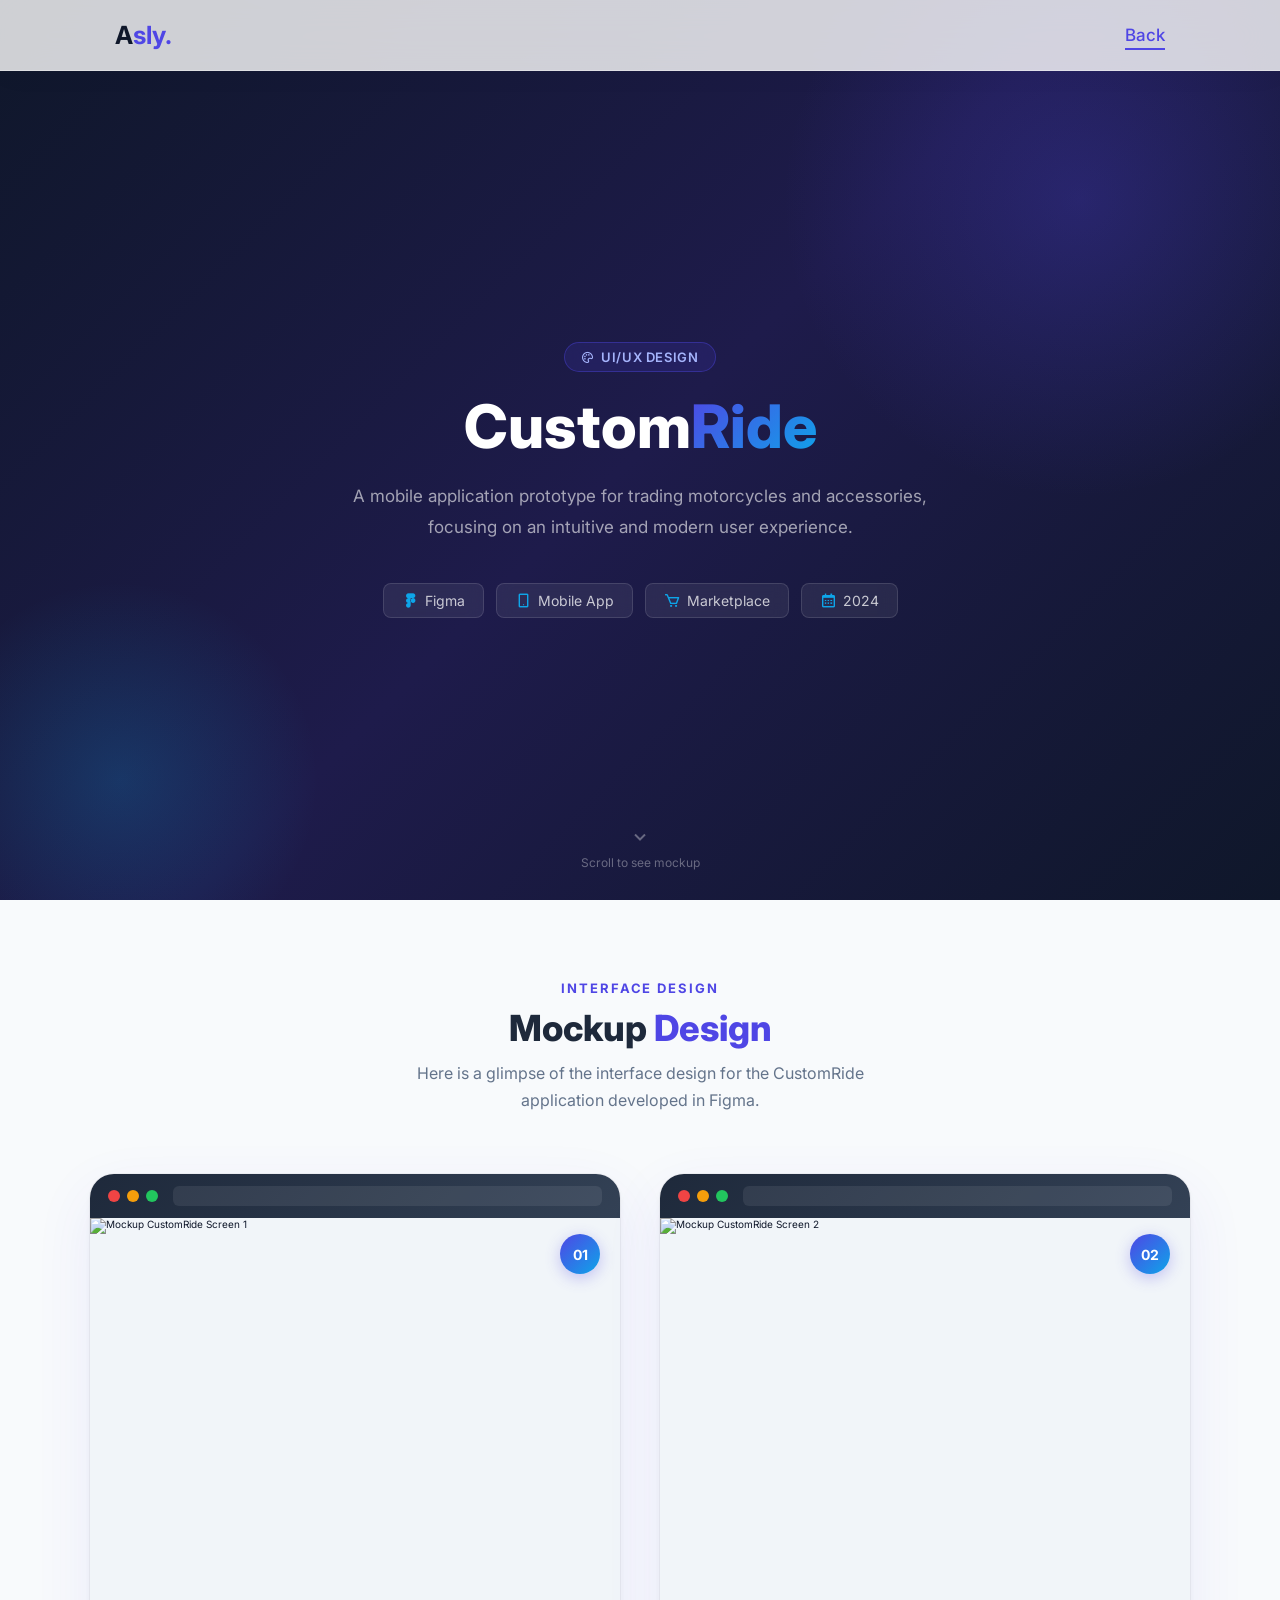
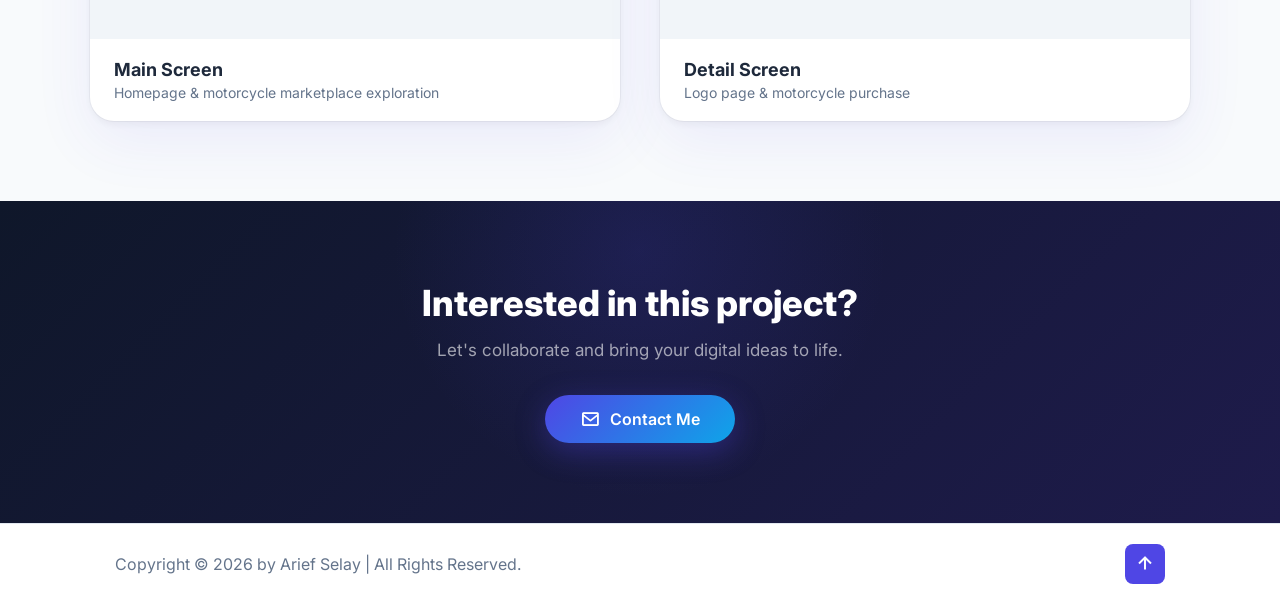
==== project-CustomRide.html @ e7d4b96f "Add files via upload" ====
<!DOCTYPE html>
<html lang="en">
<head>
    <meta charset="UTF-8">
    <meta name="viewport" content="width=device-width, initial-scale=1.0">
    <title>CustomRide – Prototype UI/UX Marketplace Motor</title>
    <link rel="preconnect" href="https://fonts.googleapis.com">
    <link rel="preconnect" href="https://fonts.gstatic.com" crossorigin>
    <link href="https://fonts.googleapis.com/css2?family=Inter:wght@300;400;500;600;700;800&display=swap" rel="stylesheet">
    <link href='https://unpkg.com/boxicons@2.1.4/css/boxicons.min.css' rel='stylesheet'>
    <link rel="stylesheet" href="style.css">
    <style>
        /* ========================
           HERO SECTION
         ======================== */
        .cr-hero {
            min-height: 100vh;
            background: linear-gradient(135deg, #0f172a 0%, #1e1b4b 50%, #0f172a 100%);
            display: flex;
            flex-direction: column;
            justify-content: center;
            align-items: center;
            text-align: center;
            padding: 12rem 5% 6rem;
            position: relative;
            overflow: hidden;
        }

        /* Orb dekorasi latar */
        .cr-hero::before {
            content: '';
            position: absolute;
            width: 600px;
            height: 600px;
            background: radial-gradient(circle, rgba(79,70,229,0.25) 0%, transparent 70%);
            top: -100px;
            right: -100px;
            border-radius: 50%;
            pointer-events: none;
        }
        .cr-hero::after {
            content: '';
            position: absolute;
            width: 400px;
            height: 400px;
            background: radial-gradient(circle, rgba(14,165,233,0.2) 0%, transparent 70%);
            bottom: -80px;
            left: -80px;
            border-radius: 50%;
            pointer-events: none;
        }

        .cr-back-link {
            position: absolute;
            top: 9rem;
            left: 5%;
            display: inline-flex;
            align-items: center;
            gap: 0.6rem;
            font-size: 1.5rem;
            color: rgba(255,255,255,0.6);
            text-decoration: none;
            transition: color 0.3s;
        }
        .cr-back-link:hover { color: var(--main-color); }
        .cr-back-link i { font-size: 2rem; }

        .cr-badge {
            display: inline-flex;
            align-items: center;
            gap: 0.6rem;
            background: rgba(79,70,229,0.15);
            border: 1px solid rgba(79,70,229,0.4);
            color: #a5b4fc;
            font-size: 1.3rem;
            font-weight: 600;
            padding: 0.6rem 1.6rem;
            border-radius: 10rem;
            letter-spacing: 0.05em;
            text-transform: uppercase;
            margin-bottom: 2rem;
            backdrop-filter: blur(10px);
            z-index: 1;
            position: relative;
        }

        .cr-hero h1 {
            font-size: clamp(3.2rem, 6vw, 6rem);
            font-weight: 800;
            color: #fff;
            line-height: 1.15;
            max-width: 800px;
            margin: 0 auto 2rem;
            z-index: 1;
            position: relative;
        }
        .cr-hero h1 span {
            background: var(--gradient-primary);
            -webkit-background-clip: text;
            -webkit-text-fill-color: transparent;
        }

        .cr-hero p {
            font-size: 1.7rem;
            color: rgba(255,255,255,0.6);
            max-width: 620px;
            margin: 0 auto 4rem;
            line-height: 1.8;
            z-index: 1;
            position: relative;
        }

        /* Tag info */
        .cr-tags {
            display: flex;
            flex-wrap: wrap;
            justify-content: center;
            gap: 1.2rem;
            z-index: 1;
            position: relative;
        }
        .cr-tag {
            display: inline-flex;
            align-items: center;
            gap: 0.6rem;
            background: rgba(255,255,255,0.07);
            border: 1px solid rgba(255,255,255,0.12);
            color: rgba(255,255,255,0.75);
            font-size: 1.4rem;
            padding: 0.8rem 1.8rem;
            border-radius: 0.8rem;
            backdrop-filter: blur(8px);
        }
        .cr-tag i { font-size: 1.7rem; color: #0ea5e9; }

        /* Scroll indicator */
        .cr-scroll-hint {
            position: absolute;
            bottom: 3rem;
            left: 50%;
            transform: translateX(-50%);
            display: flex;
            flex-direction: column;
            align-items: center;
            gap: 0.6rem;
            color: rgba(255,255,255,0.35);
            font-size: 1.2rem;
            z-index: 1;
            animation: bounce 2s infinite;
        }
        .cr-scroll-hint i { font-size: 2.4rem; }
        @keyframes bounce {
            0%, 100% { transform: translateX(-50%) translateY(0); }
            50% { transform: translateX(-50%) translateY(8px); }
        }

        /* ========================
           MOCKUP SECTION
        ======================== */
        .cr-showcase {
            background: #f8fafc;
            padding: 8rem 5%;
        }

        .cr-section-label {
            text-align: center;
            font-size: 1.3rem;
            font-weight: 700;
            text-transform: uppercase;
            letter-spacing: 0.15em;
            color: var(--main-color);
            margin-bottom: 1rem;
        }
        .cr-section-title {
            text-align: center;
            font-size: 3.6rem;
            font-weight: 800;
            color: #1e293b;
            margin-bottom: 1rem;
        }
        .cr-section-title span { color: var(--main-color); }
        .cr-section-sub {
            text-align: center;
            font-size: 1.6rem;
            color: #64748b;
            max-width: 500px;
            margin: 0 auto 6rem;
            line-height: 1.7;
        }

        /* Grid mockup */
        .cr-mockup-grid {
            display: grid;
            grid-template-columns: repeat(2, 1fr);
            gap: 4rem;
            max-width: 1100px;
            margin: 0 auto;
        }

        .cr-mockup-card {
            position: relative;
            border-radius: 2.4rem;
            overflow: hidden;
            background: #fff;
            box-shadow:
                0 4px 6px rgba(0,0,0,0.04),
                0 20px 60px rgba(79, 70, 229, 0.08),
                0 0 0 1px rgba(0,0,0,0.04);
            transition: transform 0.4s ease, box-shadow 0.4s ease;
            cursor: pointer;
        }

        .cr-mockup-card:hover {
            transform: translateY(-10px) scale(1.01);
            box-shadow:
                0 4px 6px rgba(0,0,0,0.04),
                0 30px 80px rgba(79, 70, 229, 0.15),
                0 0 0 1px rgba(79, 70, 229, 0.1);
        }

        /* Top bar dekoratif seperti browser */
        .cr-mockup-bar {
            background: linear-gradient(135deg, #1e293b, #334155);
            padding: 1.2rem 1.8rem;
            display: flex;
            align-items: center;
            gap: 0.7rem;
        }
        .cr-mockup-dot {
            width: 1.2rem;
            height: 1.2rem;
            border-radius: 50%;
        }
        .cr-mockup-dot:nth-child(1) { background: #ef4444; }
        .cr-mockup-dot:nth-child(2) { background: #f59e0b; }
        .cr-mockup-dot:nth-child(3) { background: #22c55e; }
        .cr-mockup-title-bar {
            flex: 1;
            background: rgba(255,255,255,0.08);
            border-radius: 0.6rem;
            height: 2rem;
            margin-left: 0.8rem;
        }

        .cr-mockup-img-wrap {
            overflow: hidden;
            background: #f1f5f9;
            height: 420px;
            display: flex;
            align-items: center;
            justify-content: center;
        }
        .cr-mockup-img-wrap img {
            width: 100%;
            height: 100%;
            object-fit: contain;
            object-position: center;
            display: block;
            transition: transform 0.6s ease;
        }
        .cr-mockup-card:hover .cr-mockup-img-wrap img {
            transform: scale(1.03);
        }

        /* Caption di bawah kartu */
        .cr-mockup-caption {
            padding: 2rem 2.4rem;
            border-top: 1px solid #f1f5f9;
        }
        .cr-mockup-caption h3 {
            font-size: 1.8rem;
            font-weight: 700;
            color: #1e293b;
            margin-bottom: 0.4rem;
        }
        .cr-mockup-caption p {
            font-size: 1.4rem;
            color: #64748b;
        }

        /* Nomor indeks */
        .cr-mockup-num {
            position: absolute;
            top: 6rem;
            right: 2rem;
            width: 4rem;
            height: 4rem;
            background: var(--gradient-primary);
            color: #fff;
            font-size: 1.4rem;
            font-weight: 700;
            border-radius: 50%;
            display: flex;
            align-items: center;
            justify-content: center;
            box-shadow: 0 4px 15px rgba(79, 70, 229, 0.3);
        }

        /* ========================
           CTA BOTTOM
        ======================== */
        .cr-cta {
            background: linear-gradient(135deg, #0f172a, #1e1b4b);
            padding: 8rem 5%;
            text-align: center;
            position: relative;
            overflow: hidden;
        }
        .cr-cta::before {
            content: '';
            position: absolute;
            width: 500px;
            height: 500px;
            background: radial-gradient(circle, rgba(79,70,229,0.15) 0%, transparent 70%);
            top: -200px;
            left: 50%;
            transform: translateX(-50%);
            border-radius: 50%;
        }
        .cr-cta h2 {
            font-size: 3.6rem;
            font-weight: 800;
            color: #fff;
            margin-bottom: 1.5rem;
            position: relative;
        }
        .cr-cta p {
            font-size: 1.7rem;
            color: rgba(255,255,255,0.6);
            margin-bottom: 3.5rem;
            position: relative;
        }
        .cr-cta-btn {
            display: inline-flex;
            align-items: center;
            gap: 1rem;
            background: var(--gradient-primary);
            color: #fff;
            font-size: 1.6rem;
            font-weight: 600;
            padding: 1.4rem 3.5rem;
            border-radius: 10rem;
            text-decoration: none;
            transition: transform 0.3s, box-shadow 0.3s;
            position: relative;
            box-shadow: 0 8px 30px rgba(79, 70, 229, 0.35);
        }
        .cr-cta-btn:hover {
            transform: translateY(-3px);
            box-shadow: 0 16px 40px rgba(79, 70, 229, 0.45);
        }
        .cr-cta-btn i { font-size: 2rem; }

        /* Responsive */
        @media (max-width: 768px) {
            .cr-mockup-grid { grid-template-columns: 1fr; gap: 3rem; }
            .cr-hero h1 { font-size: 3.2rem; }
        }
    </style>
</head>
<body>

    <!-- Navbar -->
    <header class="header">
        <a href="index.html" class="logo">A<span>sly.</span></a>
        <nav class="navbar" style="display: block;">
            <a href="index.html#projects" class="active">Back</a>
        </nav>
    </header>

    <!-- ===== HERO ===== -->
    <section class="cr-hero">
        <a href="index.html#projects" class="cr-back-link">
        </a>

        <span class="cr-badge">
            <i class='bx bx-palette'></i> UI/UX Design
        </span>

        <h1>Custom<span>Ride</span></h1>
        <p>A mobile application prototype for trading motorcycles and accessories, focusing on an intuitive and modern user experience.</p>

        <div class="cr-tags">
            <span class="cr-tag"><i class='bx bxl-figma'></i> Figma</span>
            <span class="cr-tag"><i class='bx bx-mobile-alt'></i> Mobile App</span>
            <span class="cr-tag"><i class='bx bx-cart'></i> Marketplace</span>
            <span class="cr-tag"><i class='bx bx-calendar'></i> 2024</span>
        </div>

        <div class="cr-scroll-hint">
            <i class='bx bx-chevron-down'></i>
            Scroll to see mockup
        </div>
    </section>

    <!-- ===== MOCKUP SHOWCASE ===== -->
    <section class="cr-showcase">
        <p class="cr-section-label">Interface Design</p>
        <h2 class="cr-section-title">Mockup <span>Design</span></h2>
        <p class="cr-section-sub">Here is a glimpse of the interface design for the CustomRide application developed in Figma.</p>

        <div class="cr-mockup-grid">

            <!-- Kartu 1 -->
            <div class="cr-mockup-card">
                <div class="cr-mockup-bar">
                    <span class="cr-mockup-dot"></span>
                    <span class="cr-mockup-dot"></span>
                    <span class="cr-mockup-dot"></span>
                    <div class="cr-mockup-title-bar"></div>
                </div>
                <div class="cr-mockup-img-wrap">
                    <img src="Image/Mockup  CustomRide.png" alt="Mockup CustomRide Screen 1">
                </div>
                <div class="cr-mockup-caption">
                    <h3>Main Screen</h3>
                    <p>Homepage & motorcycle marketplace exploration</p>
                </div>
                <div class="cr-mockup-num">01</div>
            </div>

            <!-- Kartu 2 -->
            <div class="cr-mockup-card">
                <div class="cr-mockup-bar">
                    <span class="cr-mockup-dot"></span>
                    <span class="cr-mockup-dot"></span>
                    <span class="cr-mockup-dot"></span>
                    <div class="cr-mockup-title-bar"></div>
                </div>
                <div class="cr-mockup-img-wrap">
                    <img src="Image/Mockup  CustomRide2.png" alt="Mockup CustomRide Screen 2">
                </div>
                <div class="cr-mockup-caption">
                    <h3>Detail Screen</h3>
                    <p>Logo page & motorcycle purchase</p>
                </div>
                <div class="cr-mockup-num">02</div>
            </div>

        </div>
    </section>

    <!-- ===== CTA ===== -->
    <section class="cr-cta">
        <h2>Interested in this project?</h2>
        <p>Let's collaborate and bring your digital ideas to life.</p>
        <a href="index.html#contact" class="cr-cta-btn">
            <i class='bx bx-envelope'></i> Contact Me
        </a>
    </section>

    <!-- Footer -->
    <footer class="footer">
        <div class="footer-text">
            <p>Copyright &copy; 2026 by Arief Selay | All Rights Reserved.</p>
        </div>
        <div class="footer-iconTop">
            <a href="#"><i class='bx bx-up-arrow-alt'></i></a>
        </div>
    </footer>

    <script src="script.js"></script>
</body>
</html>
---- style.css ----
@import url('https://fonts.googleapis.com/css2?family=Inter:wght@300;400;500;600;700;800&display=swap');

* {
    margin: 0;
    padding: 0;
    box-sizing: border-box;
    text-decoration: none;
    border: none;
    outline: none;
    scroll-behavior: smooth;
    font-family: 'Inter', sans-serif;
}

:root {
    --bg-color: #fafcff;
    --second-bg-color: #ffffff;
    --text-color: #0f172a;
    --main-color: #4f46e5;
    --main-color-hover: #4338ca;
    --text-light: #64748b;
    --gradient-primary: linear-gradient(135deg, #4f46e5 0%, #0ea5e9 100%);
    --shadow-soft: 0 20px 40px -15px rgba(0, 0, 0, 0.05);
    --shadow-hover: 0 20px 40px -15px rgba(79, 70, 229, 0.2);
    --border-light: rgba(0, 0, 0, 0.05);
}

html {
    font-size: 62.5%;
    overflow-x: hidden;
}

body {
    background: var(--bg-color);
    color: var(--text-color);
}

section {
    min-height: auto;
    padding: 7rem 9% 2rem;
}

.heading {
    text-align: center;
    font-size: 4.5rem;
    margin-bottom: 3rem;
    font-weight: 700;
}

.heading span {
    background: var(--gradient-primary);
    -webkit-background-clip: text;
    -webkit-text-fill-color: transparent;
    color: var(--main-color);
}

/* Header */
.header {
    position: fixed;
    top: 0;
    left: 0;
    width: 100%;
    padding: 2rem 9%;
    background: rgba(255, 255, 255, 0.8);
    backdrop-filter: blur(20px);
    -webkit-backdrop-filter: blur(20px);
    display: flex;
    justify-content: space-between;
    align-items: center;
    z-index: 100;
    box-shadow: 0 4px 30px rgba(0, 0, 0, 0.03);
    border-bottom: 1px solid rgba(255, 255, 255, 0.3);
    transition: 0.3s;
}

.logo {
    font-size: 2.5rem;
    color: var(--text-color);
    font-weight: 700;
    cursor: default;
}

.logo span {
    color: var(--main-color);
}

.navbar a {
    font-size: 1.7rem;
    color: var(--text-color);
    margin-left: 4rem;
    font-weight: 500;
    transition: .3s;
    position: relative;
}

.navbar a:hover,
.navbar a.active {
    color: var(--main-color);
}

.navbar a::after {
    content: '';
    position: absolute;
    bottom: -5px;
    left: 0;
    width: 0%;
    height: 2px;
    background: var(--main-color);
    transition: 0.3s;
}

.navbar a:hover::after,
.navbar a.active::after {
    width: 100%;
}

#menu-icon {
    font-size: 3.6rem;
    color: var(--text-color);
    display: none;
    cursor: pointer;
}

/* Hero Section */
.home {
    display: flex;
    justify-content: center;
    align-items: center;
    gap: 4rem;
    padding-top: 14rem;
}

.home-content h3 {
    font-size: 3.2rem;
    font-weight: 700;
}

.home-content h3:nth-of-type(2) {
    margin-bottom: 2rem;
}

.home-content h1 {
    font-size: 5.6rem;
    font-weight: 800;
    line-height: 1.3;
    background: var(--gradient-primary);
    -webkit-background-clip: text;
    -webkit-text-fill-color: transparent;
    margin-bottom: 1rem;
}

.home-content p {
    font-size: 1.6rem;
    color: var(--text-light);
    line-height: 1.6;
    margin-bottom: 3rem;
    max-width: 600px;
}

.social-media a {
    display: inline-flex;
    justify-content: center;
    align-items: center;
    width: 4rem;
    height: 4rem;
    background: transparent;
    border: 2px solid var(--main-color);
    border-radius: 50%;
    font-size: 2rem;
    color: var(--main-color);
    margin-right: 1.5rem;
    transition: .4s cubic-bezier(0.175, 0.885, 0.32, 1.275);
}

.social-media a:hover {
    background: var(--gradient-primary);
    color: #ffffff;
    border-color: transparent;
    box-shadow: 0 5px 15px rgba(79, 70, 229, 0.4);
    transform: translateY(-5px);
}

.btn {
    display: inline-block;
    margin: 20px 0px;
    padding: 1.4rem 2.9rem;
    background: var(--gradient-primary);
    border-radius: 4rem;
    box-shadow: 0 10px 20px rgba(79, 70, 229, 0.3);
    font-size: 1.6rem;
    color: #ffffff;
    letter-spacing: .1rem;
    font-weight: 600;
    transition: .4s cubic-bezier(0.175, 0.885, 0.32, 1.275);
    border: none;
}

.btn:hover {
    box-shadow: 0 15px 25px rgba(79, 70, 229, 0.4);
    transform: translateY(-5px) scale(1.02);
}

.btn-secondary {
    background: transparent;
    color: var(--main-color);
    border: 2px solid var(--main-color);
    box-shadow: none;
}

.btn-secondary:hover {
    background: var(--main-color);
    color: #ffffff;
    box-shadow: 0 10px 20px rgba(79, 70, 229, 0.2);
}

.home-img .img-box {
    width: 28vw;
    height: 28vw;
    max-width: 350px;
    max-height: 350px;
    background: var(--gradient-primary);
    border-radius: 50%;
    display: flex;
    justify-content: center;
    align-items: center;
    box-shadow: 0 20px 40px rgba(79, 70, 229, 0.2);
    border: 8px solid rgba(255, 255, 255, 0.5);
    position: relative;
    animation: float 4s ease-in-out infinite;
    padding: 0.5rem;
}

.home-img .img-box i {
    font-size: 20rem;
    color: #cbd5e1;
}

.home-img .img-box img {
     width: 100%;
    height: 100%;
    object-fit: cover;
    border-radius: 50%;
    object-position: center 100%;
}

@keyframes float {
    0% { transform: translateY(0px); }
    50% { transform: translateY(-20px); }
    100% { transform: translateY(0px); }
}

/* About Section */
.about {
    display: flex;
    justify-content: center;
    align-items: center;
    flex-direction: column;
    background: var(--second-bg-color);
    text-align: center;
}

.about-content h3 {
    font-size: 2.6rem;
    margin-bottom: 1rem;
}

.about-content p {
    font-size: 1.6rem;
    color: var(--text-light);
    margin: 2rem auto 3rem;
    line-height: 1.8;
    max-width: 800px;
}

/* Skills */
.skills {
    background: var(--bg-color);
}

.skills-marquee {
    display: flex;
    overflow: hidden;
    padding: 2rem 0;
    position: relative;
}

.skills-marquee::before,
.skills-marquee::after {
    content: '';
    position: absolute;
    top: 0;
    width: 15vw;
    height: 100%;
    z-index: 2;
}

.skills-marquee::before {
    left: 0;
    background: linear-gradient(to right, var(--bg-color) 0%, transparent 100%);
}

.skills-marquee::after {
    right: 0;
    background: linear-gradient(to left, var(--bg-color) 0%, transparent 100%);
}

.marquee-content {
    flex-shrink: 0;
    display: flex;
    gap: 3rem;
    padding-right: 3rem; /* Menjaga agar gap konsisten antar kontainer untuk seamless scroll */
    animation: scroll 25s linear infinite;
    min-width: 100%;
}

.skill-item {
    display: flex;
    flex-direction: column;
    align-items: center;
    justify-content: center;
    background: rgba(255, 255, 255, 0.7);
    backdrop-filter: blur(10px);
    border-radius: 2rem;
    border: 1px solid var(--border-light);
    width: 150px;
    height: 150px;
    flex-shrink: 0;
    box-shadow: var(--shadow-soft);
    transition: 0.3s ease;
}

.skill-item:hover {
    transform: translateY(-5px);
    box-shadow: var(--shadow-hover);
    border-color: rgba(79, 70, 229, 0.2);
}

.skill-item .skill-icon {
    width: 60px; /* Ukuran gambar disesuaikan (sama seperti ukuran ikon sebelumnya) */
    height: auto;
    margin-bottom: 1rem;
}

.skill-item h3 {
    font-size: 1.6rem;
    color: var(--text-color);
    font-weight: 600;
}

@keyframes scroll {
    0% { transform: translateX(0); }
    100% { transform: translateX(-100%); } /* Bergeser persis satu kontainer utuh */
}

/* Experience Section */
.experience {
    background: var(--second-bg-color);
}

.experience-container {
    max-width: 800px;
    margin: 0 auto;
    position: relative;
    border-left: .2rem solid var(--main-color);
    padding-left: 3rem;
}

.experience-box {
    position: relative;
    margin-bottom: 4rem;
}

.experience-box::before {
    content: '';
    position: absolute;
    top: 0;
    left: -4.1rem;
    width: 2rem;
    height: 2rem;
    background: var(--main-color);
    border-radius: 50%;
    border: .4rem solid var(--bg-color);
}

.experience-content {
    background: #ffffff;
    padding: 3rem;
    border-radius: 2rem;
    box-shadow: var(--shadow-soft);
    border: 1px solid var(--border-light);
    transition: .4s cubic-bezier(0.175, 0.885, 0.32, 1.275);
    position: relative;
    overflow: hidden;
}

.experience-content::before {
    content: '';
    position: absolute;
    top: 0;
    left: 0;
    width: 100%;
    height: 4px;
    background: var(--gradient-primary);
    transform: scaleX(0);
    transform-origin: left;
    transition: 0.4s ease;
}

.experience-content:hover::before {
    transform: scaleX(1);
}

.experience-content:hover {
    transform: translateY(-10px);
    box-shadow: var(--shadow-hover);
}

.experience-content h3 {
    font-size: 2.4rem;
    color: var(--text-color);
    margin-bottom: .5rem;
}

.experience-content h4 {
    font-size: 1.6rem;
    color: var(--main-color);
    font-weight: 500;
    margin-bottom: 1.5rem;
}

.experience-content p {
    font-size: 1.6rem;
    color: var(--text-light);
    line-height: 1.6;
}

.experience-content ul {
    list-style: disc;
    padding-left: 2rem;
    margin-bottom: 0.5rem;
}

.experience-content ul li {
    font-size: 1.6rem;
    color: var(--text-light);
    line-height: 1.7;
    margin-bottom: 0.5rem;
}

.experience-content .read-more {
    display: inline-flex;
    align-items: center;
    margin-top: 1.5rem;
    font-size: 1.5rem;
    color: var(--main-color);
    font-weight: 600;
    transition: 0.3s;
}

.experience-content .read-more i {
    font-size: 2rem;
    margin-left: 0.5rem;
    transition: 0.3s;
}

.experience-content .read-more:hover {
    color: var(--main-color-hover);
}

.experience-content .read-more:hover i {
    transform: translateX(5px);
}


/* Projects Section */
.projects {
    background: var(--bg-color);
}

.projects-wrapper {
    position: relative;
    display: flex;
    align-items: center;
    width: 100%;
    max-width: 1000px;
    margin: 0 auto;
    padding: 0 5rem;
}

.portfolio-container {
    display: flex;
    gap: 3rem;
    overflow-x: auto;
    scroll-behavior: smooth;
    width: 100%;
    padding: 2.5rem 1rem;
}

.portfolio-container::-webkit-scrollbar {
    display: none;
}

.portfolio-container {
    -ms-overflow-style: none;  /* IE and Edge */
    scrollbar-width: none;  /* Firefox */
}

.portfolio-box {
    flex: 0 0 320px;
    height: 220px;
    position: relative;
    border-radius: 2rem;
    box-shadow: var(--shadow-soft);
    overflow: hidden;
    background: #ffffff;
    border: 1px solid var(--border-light);
    transition: 0.4s cubic-bezier(0.175, 0.885, 0.32, 1.275);
}

.portfolio-box:hover {
    transform: translateY(-10px) scale(1.02);
    box-shadow: var(--shadow-hover);
}

.portfolio-img {
    width: 100%;
    height: 100%;
    object-fit: cover;
    object-position: center center;
    display: block;
    transition: transform 0.5s ease;
}

.portfolio-box:hover .portfolio-img {
    transform: scale(1.08);
}

/* Modern Transparent Text Card Styling */
.portfolio-text-card {
    width: 100%;
    height: 100%;
    display: flex;
    justify-content: center;
    align-items: center;
    background: linear-gradient(135deg, #0f1123 0%, #070814 100%);
    position: relative;
    overflow: hidden;
    transition: all 0.5s ease;
}

.portfolio-text-card::before {
    content: '';
    position: absolute;
    width: 160px;
    height: 160px;
    background: radial-gradient(circle, rgba(79, 70, 229, 0.25) 0%, transparent 70%);
    top: -30px;
    left: -30px;
    border-radius: 50%;
    transition: transform 0.5s ease;
}

.portfolio-text-card::after {
    content: '';
    position: absolute;
    width: 140px;
    height: 140px;
    background: radial-gradient(circle, rgba(14, 165, 233, 0.2) 0%, transparent 70%);
    bottom: -30px;
    right: -30px;
    border-radius: 50%;
    transition: transform 0.5s ease;
}

.portfolio-text-card span {
    font-size: clamp(2.2rem, 3.5vw, 3rem);
    font-weight: 900;
    text-transform: uppercase;
    letter-spacing: 0.18em;
    color: rgba(255, 255, 255, 0.05);
    background: linear-gradient(135deg, rgba(255, 255, 255, 0.25) 0%, rgba(255, 255, 255, 0.03) 100%);
    -webkit-background-clip: text;
    -webkit-text-fill-color: transparent;
    -webkit-text-stroke: 1.5px rgba(255, 255, 255, 0.18);
    text-shadow: 0 10px 30px rgba(0, 0, 0, 0.35);
    text-align: center;
    user-select: none;
    z-index: 2;
    transition: all 0.6s cubic-bezier(0.165, 0.84, 0.44, 1);
}

.portfolio-box:hover .portfolio-text-card {
    background: linear-gradient(135deg, #131530 0%, #0a0b1c 100%);
}

.portfolio-box:hover .portfolio-text-card::before {
    transform: translate(15px, 15px) scale(1.1);
}

.portfolio-box:hover .portfolio-text-card::after {
    transform: translate(-15px, -15px) scale(1.1);
}

.portfolio-box:hover .portfolio-text-card span {
    transform: scale(1.08);
    -webkit-text-stroke: 1.5px rgba(255, 255, 255, 0.38);
    text-shadow: 0 15px 40px rgba(79, 70, 229, 0.4);
}

.portfolio-layer {
    position: absolute;
    bottom: 0;
    left: 0;
    width: 100%;
    height: 100%;
    background: linear-gradient(135deg, rgba(79, 70, 229, 0.95) 0%, rgba(14, 165, 233, 0.95) 100%);
    display: flex;
    justify-content: center;
    align-items: center;
    flex-direction: column;
    text-align: center;
    padding: 0 2rem;
    transform: translateY(100%);
    transition: .5s cubic-bezier(0.175, 0.885, 0.32, 1.275);
    opacity: 0;
}

.portfolio-box:hover .portfolio-layer {
    transform: translateY(0);
    opacity: 1;
}

.portfolio-layer h4 {
    font-size: 2rem;
    font-weight: 700;
    color: #ffffff;
    margin-bottom: 0.5rem;
}

.portfolio-layer p {
    font-size: 1.3rem;
    color: rgba(255, 255, 255, 0.9);
    margin-bottom: 1.5rem;
    line-height: 1.4;
}

.portfolio-layer a {
    display: inline-flex;
    justify-content: center;
    align-items: center;
    width: 4.2rem;
    height: 4.2rem;
    background: #ffffff;
    border-radius: 50%;
    transition: 0.3s ease;
}

.portfolio-layer a:hover {
    background: #ffffff;
    transform: scale(1.1);
    box-shadow: 0 4px 15px rgba(0, 0, 0, 0.15);
}

.portfolio-layer a i {
    font-size: 1.8rem;
    color: var(--main-color);
}

/* Slider buttons styling */
.slider-btn {
    position: absolute;
    top: 50%;
    transform: translateY(-50%);
    width: 4.8rem;
    height: 4.8rem;
    border-radius: 50%;
    background: rgba(255, 255, 255, 0.9);
    backdrop-filter: blur(10px);
    -webkit-backdrop-filter: blur(10px);
    border: 1px solid var(--border-light);
    color: var(--main-color);
    font-size: 2.8rem;
    display: flex;
    justify-content: center;
    align-items: center;
    cursor: pointer;
    transition: all 0.3s ease;
    z-index: 10;
    box-shadow: var(--shadow-soft);
    opacity: 0;
    pointer-events: none;
}

.slider-btn:hover {
    background: var(--main-color);
    color: #ffffff;
    box-shadow: var(--shadow-hover);
    transform: translateY(-50%) scale(1.1);
}

.prev-btn {
    left: 0.5rem;
}

.next-btn {
    right: 0.5rem;
}

@media (max-width: 768px) {
    .projects-wrapper {
        padding: 0 3.5rem;
    }
    .slider-btn {
        width: 4rem;
        height: 4rem;
        font-size: 2.2rem;
    }
    .prev-btn {
        left: -0.2rem;
    }
    .next-btn {
        right: -0.2rem;
    }
    .portfolio-box {
        flex: 0 0 280px;
        height: 190px;
    }
    .portfolio-layer h4 {
        font-size: 1.8rem;
    }
    .portfolio-layer p {
        font-size: 1.2rem;
    }
}

/* Contact Section */
.contact {
    background: var(--second-bg-color);
}

.contact-info {
    display: flex;
    justify-content: center;
    align-items: center;
    flex-wrap: wrap;
    gap: 2.5rem;
    max-width: 1000px;
    margin: 0 auto;
}

.contact-box {
    background: #ffffff;
    padding: 3.5rem 2rem;
    border-radius: 2rem;
    text-align: center;
    border: 1px solid var(--border-light);
    box-shadow: var(--shadow-soft);
    transition: .4s cubic-bezier(0.175, 0.885, 0.32, 1.275);
    flex: 1 1 20rem;
    max-width: 250px;
    position: relative;
    overflow: hidden;
}

.contact-box::after {
    content: '';
    position: absolute;
    top: 0;
    left: 0;
    width: 100%;
    height: 100%;
    background: var(--gradient-primary);
    opacity: 0;
    transition: 0.4s ease;
    z-index: 0;
}

.contact-box > * {
    position: relative;
    z-index: 1;
}

.contact-box:hover {
    transform: translateY(-10px);
    box-shadow: var(--shadow-hover);
    border-color: transparent;
}

.contact-box:hover::after {
    opacity: 1;
}

.contact-box i {
    font-size: 5rem;
    color: var(--main-color);
    margin-bottom: 1.5rem;
    transition: 0.4s ease;
}

.contact-box:hover i {
    color: #ffffff;
}

.contact-box h3 {
    font-size: 2rem;
    color: var(--text-color);
    margin-bottom: 1rem;
    transition: 0.4s ease;
}

.contact-box:hover h3 {
    color: #ffffff;
}

.contact-box p {
    font-size: 1.6rem;
    color: var(--text-light);
    transition: 0.4s ease;
    display: block;
}

.contact-box:hover p {
    color: rgba(255, 255, 255, 0.9);
}

/* Project Detail Page */
.project-detail-section {
    padding-top: 15rem;
    min-height: 100vh;
    background: var(--bg-color);
}

.project-info {
    text-align: center;
    max-width: 800px;
    margin: 0 auto 5rem;
}

.project-info h1 {
    font-size: 4rem;
    margin-bottom: 2rem;
    color: var(--text-color);
}

.project-info p {
    font-size: 1.6rem;
    color: var(--text-light);
    line-height: 1.8;
}

.project-gallery {
    display: grid;
    grid-template-columns: repeat(2, 1fr);
    gap: 3rem;
    max-width: 1200px;
    margin: 0 auto;
    padding: 0 9%;
}

.gallery-item {
    border-radius: 2rem;
    overflow: hidden;
    box-shadow: 0 5px 15px rgba(0,0,0,0.05);
    transition: 0.3s;
    height: 350px;
}

.gallery-item:hover {
    transform: translateY(-5px);
    box-shadow: 0 15px 35px rgba(79, 70, 229, 0.15);
}

.gallery-item img {
    width: 100%;
    height: 100%;
    object-fit: cover;
    display: block;
}

/* Galeri khusus mockup/portrait: tampil penuh tanpa terpotong */
.project-gallery-fit {
    grid-template-columns: repeat(2, 1fr);
}

.gallery-item-fit {
    border-radius: 2rem;
    overflow: hidden;
    box-shadow: 0 5px 15px rgba(0,0,0,0.08);
    transition: 0.3s;
    background: #f1f5f9;
    display: flex;
    justify-content: center;
    align-items: flex-start;
}

.gallery-item-fit:hover {
    transform: translateY(-5px);
    box-shadow: 0 15px 35px rgba(79, 70, 229, 0.15);
}

.gallery-item-fit img {
    width: 100%;
    height: auto;
    display: block;
    object-fit: contain;
}


.back-btn-container {
    text-align: center;
    margin-top: 5rem;
    margin-bottom: 5rem;
}

/* Footer */
.footer {
    display: flex;
    justify-content: space-between;
    align-items: center;
    flex-wrap: wrap;
    padding: 2rem 9%;
    background: var(--second-bg-color);
    border-top: 1px solid #e2e8f0;
}

.footer-text p {
    font-size: 1.6rem;
    color: var(--text-light);
}

.footer-iconTop a {
    display: inline-flex;
    justify-content: center;
    align-items: center;
    padding: .8rem;
    background: var(--main-color);
    border-radius: .8rem;
    transition: .3s ease;
}

.footer-iconTop a:hover {
    box-shadow: 0 0 1rem var(--main-color);
}

.footer-iconTop a i {
    font-size: 2.4rem;
    color: var(--bg-color);
}

/* Responsive Design */
@media (max-width: 1200px) {
    html { font-size: 55%; }
}

@media (max-width: 991px) {
    .header { padding: 2rem 3%; }
    section { padding: 7rem 3% 2rem; }
    .skills { padding-bottom: 7rem; }
    .contact { min-height: auto; }
    .footer { padding: 2rem 3%; }
}

@media (max-width: 768px) {
    #menu-icon { display: block; }
    
    .navbar {
        position: absolute;
        top: 100%;
        left: 0;
        width: 100%;
        padding: 1rem 3%;
        background: var(--bg-color);
        border-top: .1rem solid rgba(0,0,0,.1);
        box-shadow: 0 .5rem 1rem rgba(0,0,0,.1);
        display: none;
    }
    
    .navbar.active {
        display: block;
    }

    .navbar a {
        display: block;
        font-size: 2rem;
        margin: 3rem 0;
    }

    .home {
        flex-direction: column;
    }

    .home-content h3 { font-size: 2.6rem; }
    .home-content h1 { font-size: 5rem; }
    
    .home-img .img-box {
        width: 55vw;
        height: 55vw;
    }

    .about { flex-direction: column; }
    

    .project-gallery {
        grid-template-columns: 1fr;
    }
}

@media (max-width: 450px) {
    html { font-size: 50%; }
}

/* ===================== */
/* Scroll Reveal Animations */
/* ===================== */

.reveal {
    opacity: 0;
    transform: translateY(50px);
    transition: opacity 0.7s ease, transform 0.7s ease;
}

.reveal.from-left {
    transform: translateX(-60px);
}

.reveal.from-right {
    transform: translateX(60px);
}

.reveal.from-bottom {
    transform: translateY(60px);
}

.reveal.fade-only {
    transform: none;
}

.reveal.visible {
    opacity: 1;
    transform: translate(0, 0);
}

/* Staggered delay untuk item dalam grup */
.reveal-delay-1 { transition-delay: 0.1s; }
.reveal-delay-2 { transition-delay: 0.2s; }
.reveal-delay-3 { transition-delay: 0.3s; }
.reveal-delay-4 { transition-delay: 0.4s; }
.reveal-delay-5 { transition-delay: 0.5s; }
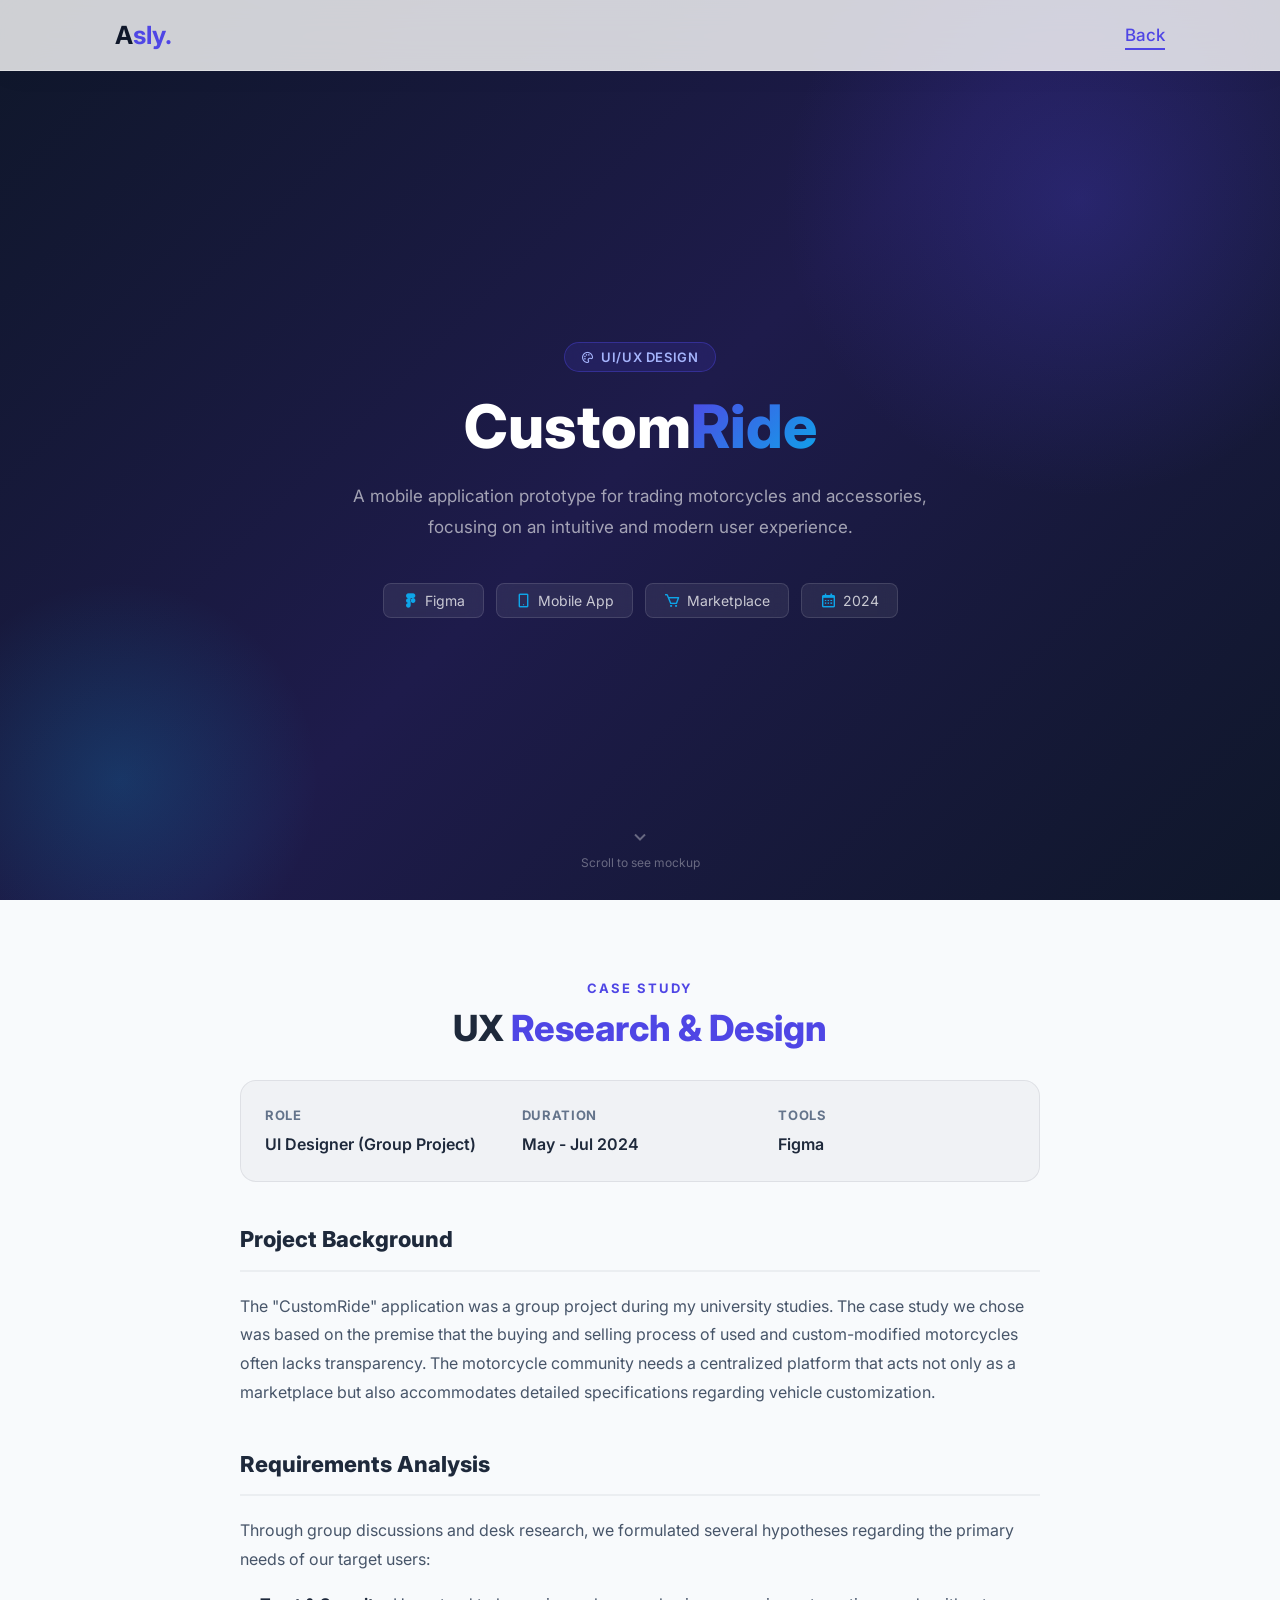
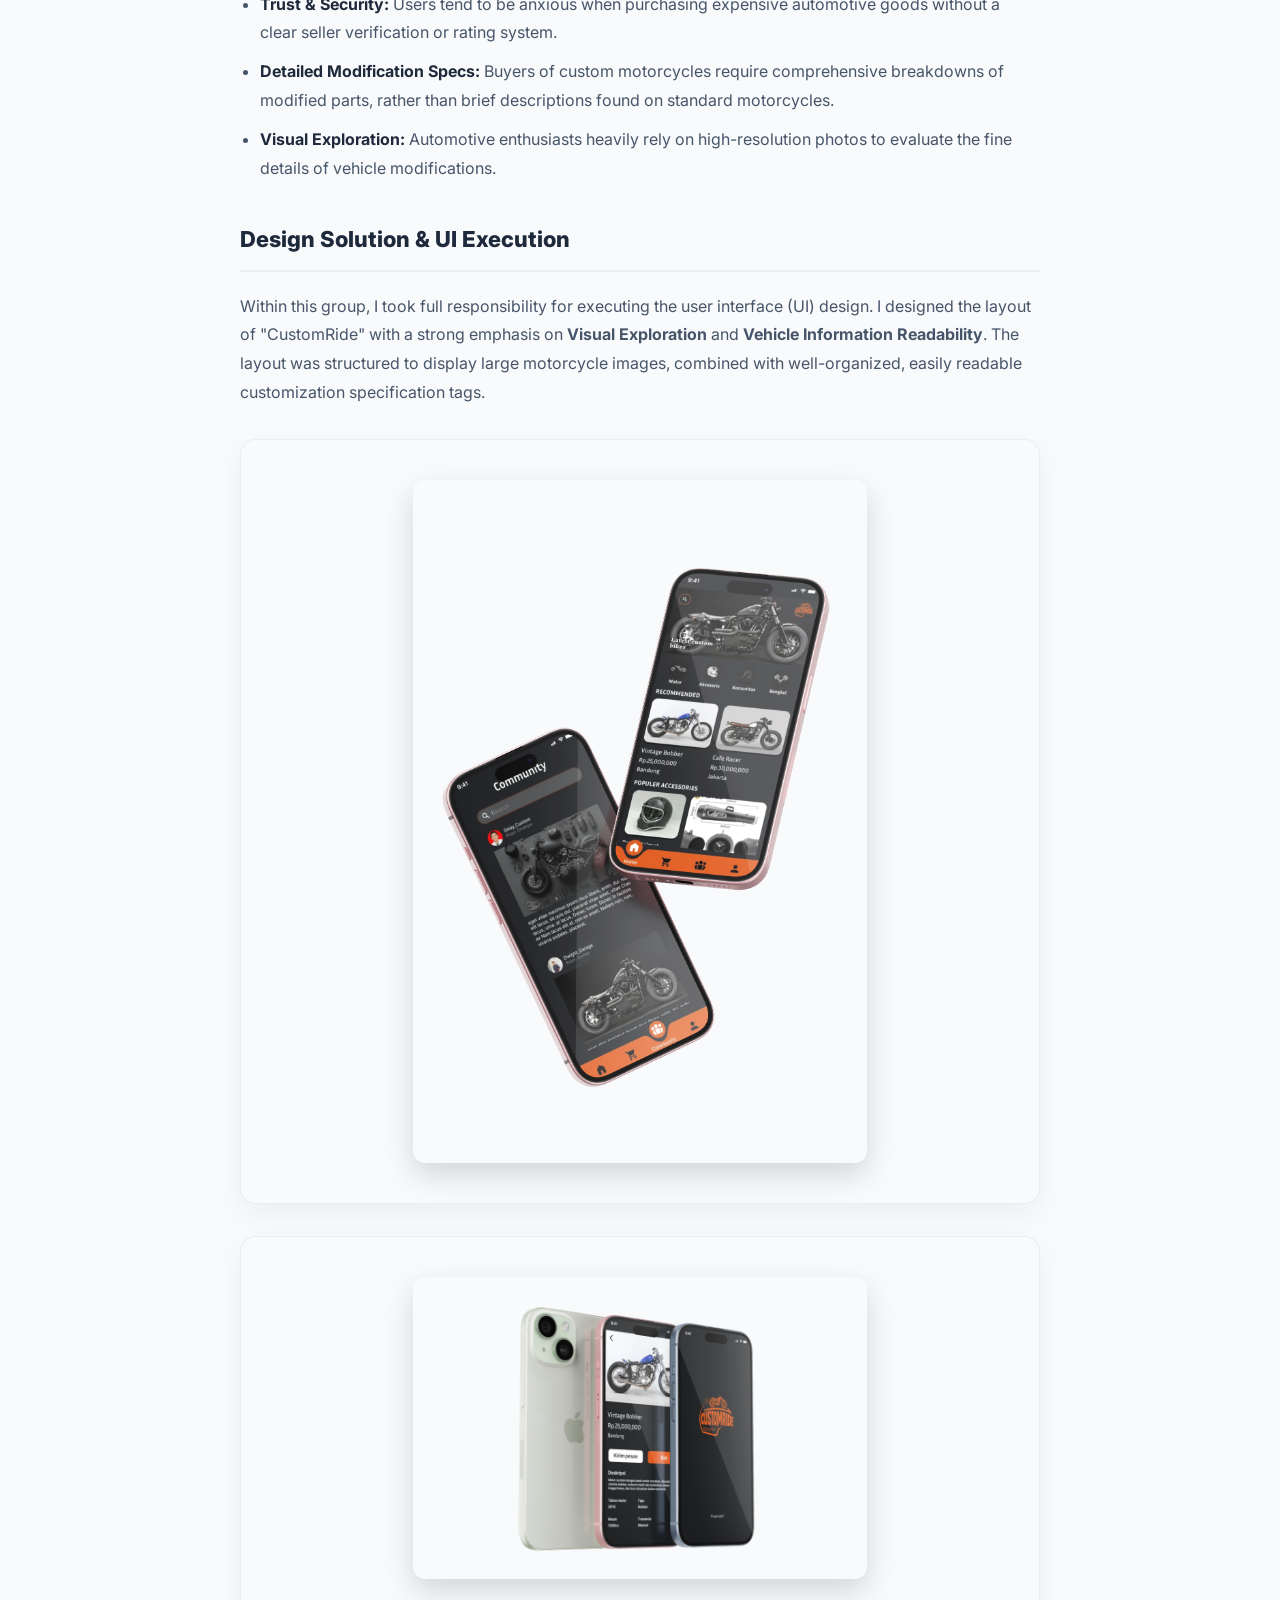
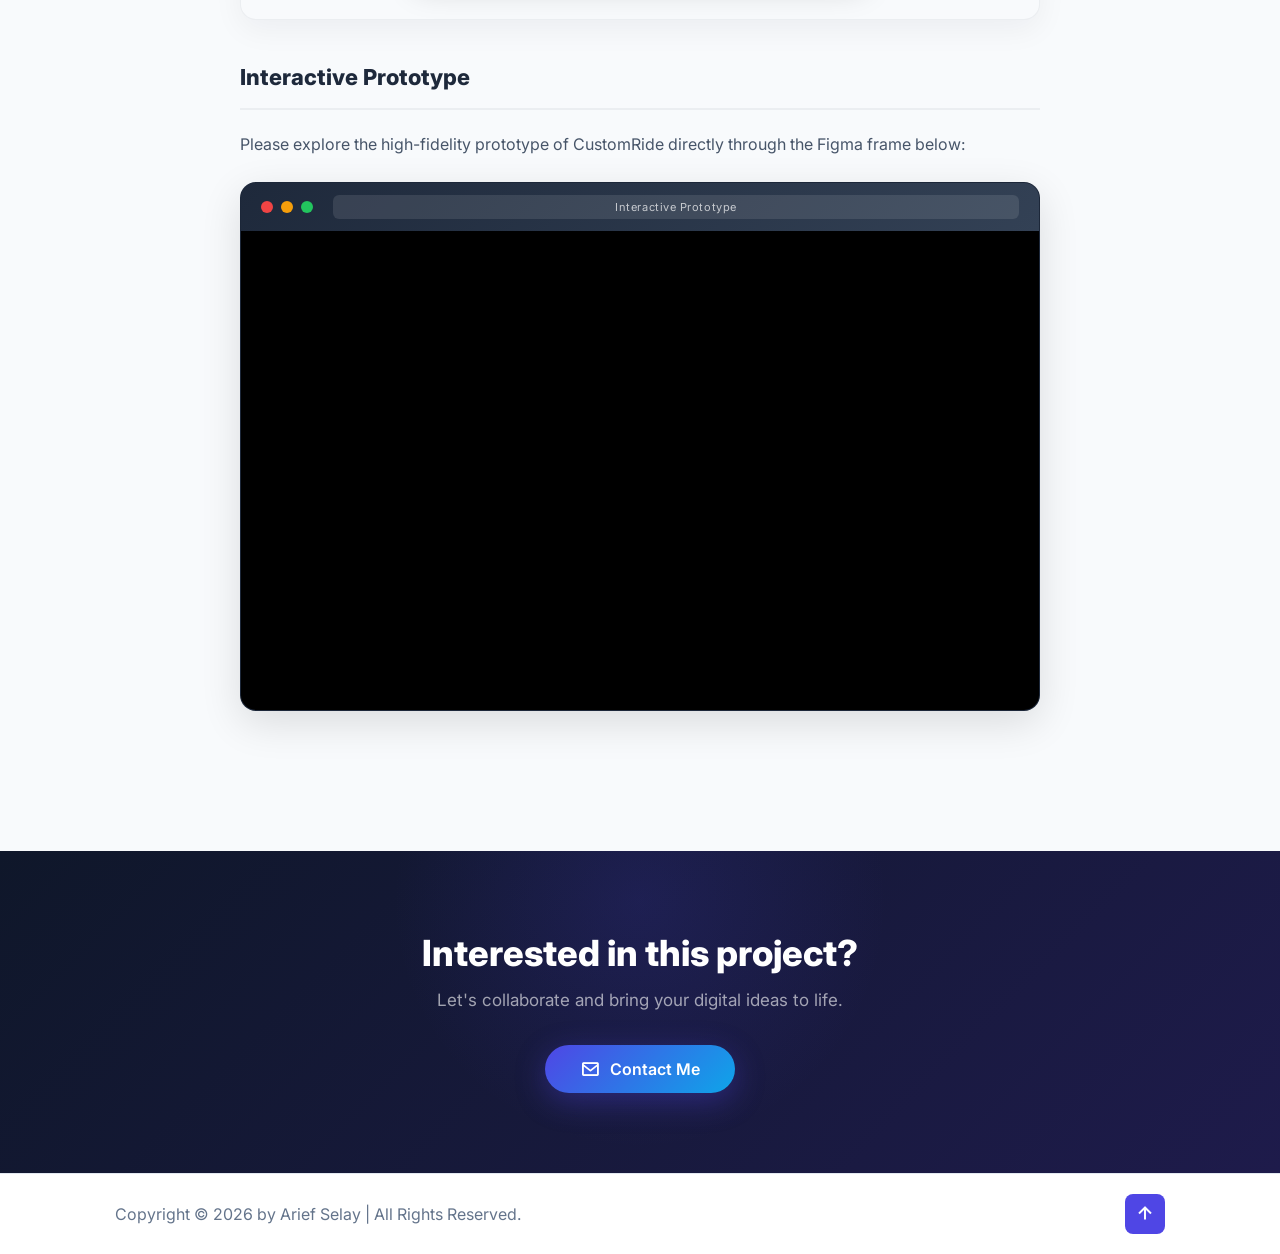
==== commit 897a8050: "Update project-CustomRide.html" ====
--- a/project-CustomRide.html
+++ b/project-CustomRide.html
@@ -355,6 +355,175 @@
         @media (max-width: 768px) {
             .cr-mockup-grid { grid-template-columns: 1fr; gap: 3rem; }
             .cr-hero h1 { font-size: 3.2rem; }
+            .ux-case-info-grid { grid-template-columns: 1fr; }
+        }
+
+        /* ========================
+           UX CASE STUDY STYLES
+        ======================== */
+        .ux-case-container {
+            font-family: inherit;
+            color: inherit;
+            line-height: 1.6;
+            max-width: 800px;
+            margin: 0 auto;
+            padding: 20px 0;
+            text-align: left;
+        }
+
+        .ux-case-info-grid {
+            display: grid;
+            grid-template-columns: repeat(auto-fit, minmax(200px, 1fr));
+            gap: 20px;
+            background-color: rgba(15, 23, 42, 0.03);
+            padding: 24px;
+            border-radius: 16px;
+            margin-bottom: 40px;
+            border: 1px solid rgba(15, 23, 42, 0.08);
+        }
+
+        .ux-case-info-item {
+            display: flex;
+            flex-direction: column;
+            text-align: left;
+        }
+
+        .ux-case-info-label {
+            font-size: 1.3rem;
+            text-transform: uppercase;
+            letter-spacing: 0.05em;
+            color: #64748b;
+            margin-bottom: 6px;
+            font-weight: 700;
+        }
+
+        .ux-case-info-value {
+            font-size: 1.6rem;
+            font-weight: 600;
+            color: #1e293b;
+        }
+
+        .ux-case-section {
+            margin-bottom: 40px;
+        }
+
+        .ux-case-title {
+            font-size: 2.2rem;
+            font-weight: 800;
+            color: #1e293b;
+            margin-top: 0;
+            margin-bottom: 20px;
+            border-bottom: 2px solid rgba(15, 23, 42, 0.05);
+            padding-bottom: 12px;
+            text-align: left;
+        }
+
+        .ux-case-text {
+            font-size: 1.6rem;
+            color: #475569;
+            margin-bottom: 16px;
+            line-height: 1.8;
+            text-align: left;
+        }
+
+        .ux-case-list {
+            list-style-type: disc;
+            padding-left: 20px;
+            margin-bottom: 16px;
+            color: #475569;
+            font-size: 1.6rem;
+            line-height: 1.8;
+            text-align: left;
+        }
+
+        .ux-case-list li {
+            margin-bottom: 10px;
+        }
+        .ux-case-list li strong {
+            color: #1e293b;
+        }
+
+        .ux-case-image-wrapper {
+            width: 100%;
+            border-radius: 16px;
+            overflow: hidden;
+            margin: 32px 0;
+            box-shadow: 0 10px 30px rgba(15, 23, 42, 0.05);
+            background: #f8fafc;
+            border: 1px solid rgba(15, 23, 42, 0.05);
+            display: flex;
+            justify-content: center;
+            align-items: center;
+            padding: 40px 20px;
+        }
+
+        .ux-case-image-wrapper img {
+            max-width: 80%;
+            width: 100%;
+            height: auto;
+            border-radius: 12px;
+            display: block;
+            box-shadow: 0 12px 30px rgba(0, 0, 0, 0.15);
+        }
+
+        @media (min-width: 768px) {
+            .ux-case-image-wrapper img {
+                max-width: 60%;
+            }
+        }
+
+        .ux-case-figma-container {
+            border-radius: 16px;
+            overflow: hidden;
+            box-shadow: 0 12px 40px rgba(0, 0, 0, 0.12);
+            margin-top: 24px;
+            border: 1px solid rgba(15, 23, 42, 0.1);
+            background: #1e293b;
+        }
+
+        .ux-case-figma-header {
+            background: linear-gradient(135deg, #1e293b, #334155);
+            padding: 12px 20px;
+            display: flex;
+            align-items: center;
+            gap: 8px;
+        }
+
+        .ux-case-figma-header .dot {
+            width: 12px;
+            height: 12px;
+            border-radius: 50%;
+        }
+
+        .ux-case-figma-header .title-bar {
+            flex: 1;
+            background: rgba(255, 255, 255, 0.1);
+            border-radius: 6px;
+            height: 24px;
+            margin-left: 12px;
+            color: rgba(255, 255, 255, 0.7);
+            font-size: 1.1rem;
+            display: flex;
+            align-items: center;
+            justify-content: center;
+            letter-spacing: 0.05em;
+        }
+
+        .ux-case-figma-wrapper {
+            position: relative;
+            padding-bottom: 60%;
+            height: 0;
+            overflow: hidden;
+            background: #000;
+        }
+
+        .ux-case-figma-wrapper iframe {
+            position: absolute;
+            top: 0;
+            left: 0;
+            width: 100%;
+            height: 100%;
+            border: none;
         }
     </style>
 </head>
@@ -393,50 +562,85 @@
         </div>
     </section>
 
-    <!-- ===== MOCKUP SHOWCASE ===== -->
+    <!-- ===== UX CASE STUDY ===== -->
     <section class="cr-showcase">
-        <p class="cr-section-label">Interface Design</p>
-        <h2 class="cr-section-title">Mockup <span>Design</span></h2>
-        <p class="cr-section-sub">Here is a glimpse of the interface design for the CustomRide application developed in Figma.</p>
-
-        <div class="cr-mockup-grid">
-
-            <!-- Kartu 1 -->
-            <div class="cr-mockup-card">
-                <div class="cr-mockup-bar">
-                    <span class="cr-mockup-dot"></span>
-                    <span class="cr-mockup-dot"></span>
-                    <span class="cr-mockup-dot"></span>
-                    <div class="cr-mockup-title-bar"></div>
+        <p class="cr-section-label">Case Study</p>
+        <h2 class="cr-section-title">UX <span>Research & Design</span></h2>
+        
+        <div class="ux-case-container">
+            <!-- 1. Info Summary -->
+            <div class="ux-case-info-grid">
+                <div class="ux-case-info-item">
+                    <span class="ux-case-info-label">Role</span>
+                    <span class="ux-case-info-value">UI Designer (Group Project)</span>
                 </div>
-                <div class="cr-mockup-img-wrap">
-                    <img src="Image/Mockup  CustomRide.png" alt="Mockup CustomRide Screen 1">
+                <div class="ux-case-info-item">
+                    <span class="ux-case-info-label">Duration</span>
+                    <span class="ux-case-info-value">May - Jul 2024</span>
                 </div>
-                <div class="cr-mockup-caption">
-                    <h3>Main Screen</h3>
-                    <p>Homepage & motorcycle marketplace exploration</p>
+                <div class="ux-case-info-item">
+                    <span class="ux-case-info-label">Tools</span>
+                    <span class="ux-case-info-value">Figma</span>
                 </div>
-                <div class="cr-mockup-num">01</div>
             </div>
 
-            <!-- Kartu 2 -->
-            <div class="cr-mockup-card">
-                <div class="cr-mockup-bar">
-                    <span class="cr-mockup-dot"></span>
-                    <span class="cr-mockup-dot"></span>
-                    <span class="cr-mockup-dot"></span>
-                    <div class="cr-mockup-title-bar"></div>
+            <!-- 2. Project Background -->
+            <div class="ux-case-section">
+                <h3 class="ux-case-title">Project Background</h3>
+                <p class="ux-case-text">
+                    The "CustomRide" application was a group project during my university studies. The case study we chose was based on the premise that the buying and selling process of used and custom-modified motorcycles often lacks transparency. The motorcycle community needs a centralized platform that acts not only as a marketplace but also accommodates detailed specifications regarding vehicle customization.
+                </p>
+            </div>
+
+            <!-- 3. Requirements Analysis -->
+            <div class="ux-case-section">
+                <h3 class="ux-case-title">Requirements Analysis</h3>
+                <p class="ux-case-text">Through group discussions and desk research, we formulated several hypotheses regarding the primary needs of our target users:</p>
+                <ul class="ux-case-list">
+                    <li><strong>Trust & Security:</strong> Users tend to be anxious when purchasing expensive automotive goods without a clear seller verification or rating system.</li>
+                    <li><strong>Detailed Modification Specs:</strong> Buyers of custom motorcycles require comprehensive breakdowns of modified parts, rather than brief descriptions found on standard motorcycles.</li>
+                    <li><strong>Visual Exploration:</strong> Automotive enthusiasts heavily rely on high-resolution photos to evaluate the fine details of vehicle modifications.</li>
+                </ul>
+            </div>
+
+            <!-- 4. Design Solution -->
+            <div class="ux-case-section">
+                <h3 class="ux-case-title">Design Solution & UI Execution</h3>
+                <p class="ux-case-text">
+                    Within this group, I took full responsibility for executing the user interface (UI) design. I designed the layout of "CustomRide" with a strong emphasis on <strong>Visual Exploration</strong> and <strong>Vehicle Information Readability</strong>. The layout was structured to display large motorcycle images, combined with well-organized, easily readable customization specification tags.
+                </p>
+                
+                <div class="ux-case-image-wrapper">
+                    <img src="Image/Mockup  CustomRide.png" alt="CustomRide Homepage" loading="lazy" />
                 </div>
-                <div class="cr-mockup-img-wrap">
-                    <img src="Image/Mockup  CustomRide2.png" alt="Mockup CustomRide Screen 2">
+                <div class="ux-case-image-wrapper">
+                    <img src="Image/Mockup  CustomRide2.png" alt="CustomRide Detail Page" loading="lazy" />
                 </div>
-                <div class="cr-mockup-caption">
-                    <h3>Detail Screen</h3>
-                    <p>Logo page & motorcycle purchase</p>
+            </div>
+
+            <!-- 5. Figma Embed Container -->
+            <div class="ux-case-section">
+                <h3 class="ux-case-title">Interactive Prototype</h3>
+                <p class="ux-case-text">
+                    Please explore the high-fidelity prototype of CustomRide directly through the Figma frame below:
+                </p>
+                
+                <div class="ux-case-figma-container">
+                    <div class="ux-case-figma-header">
+                        <span class="dot" style="background:#ef4444"></span>
+                        <span class="dot" style="background:#f59e0b"></span>
+                        <span class="dot" style="background:#22c55e"></span>
+                        <div class="title-bar">Interactive Prototype</div>
+                    </div>
+                    <div class="ux-case-figma-wrapper">
+                        <!-- Replace the URL in the src attribute with your actual Figma embed link -->
+                        <iframe 
+                            src="https://www.figma.com/embed?embed_host=share&url=https%3A%2F%2Fwww.figma.com%2Fproto%2FTEMPATKAN_LINK_PROTOTYPE_CUSTOMRIDE_DI_SINI" 
+                            allowfullscreen>
+                        </iframe>
+                    </div>
                 </div>
-                <div class="cr-mockup-num">02</div>
             </div>
-
         </div>
     </section>
 
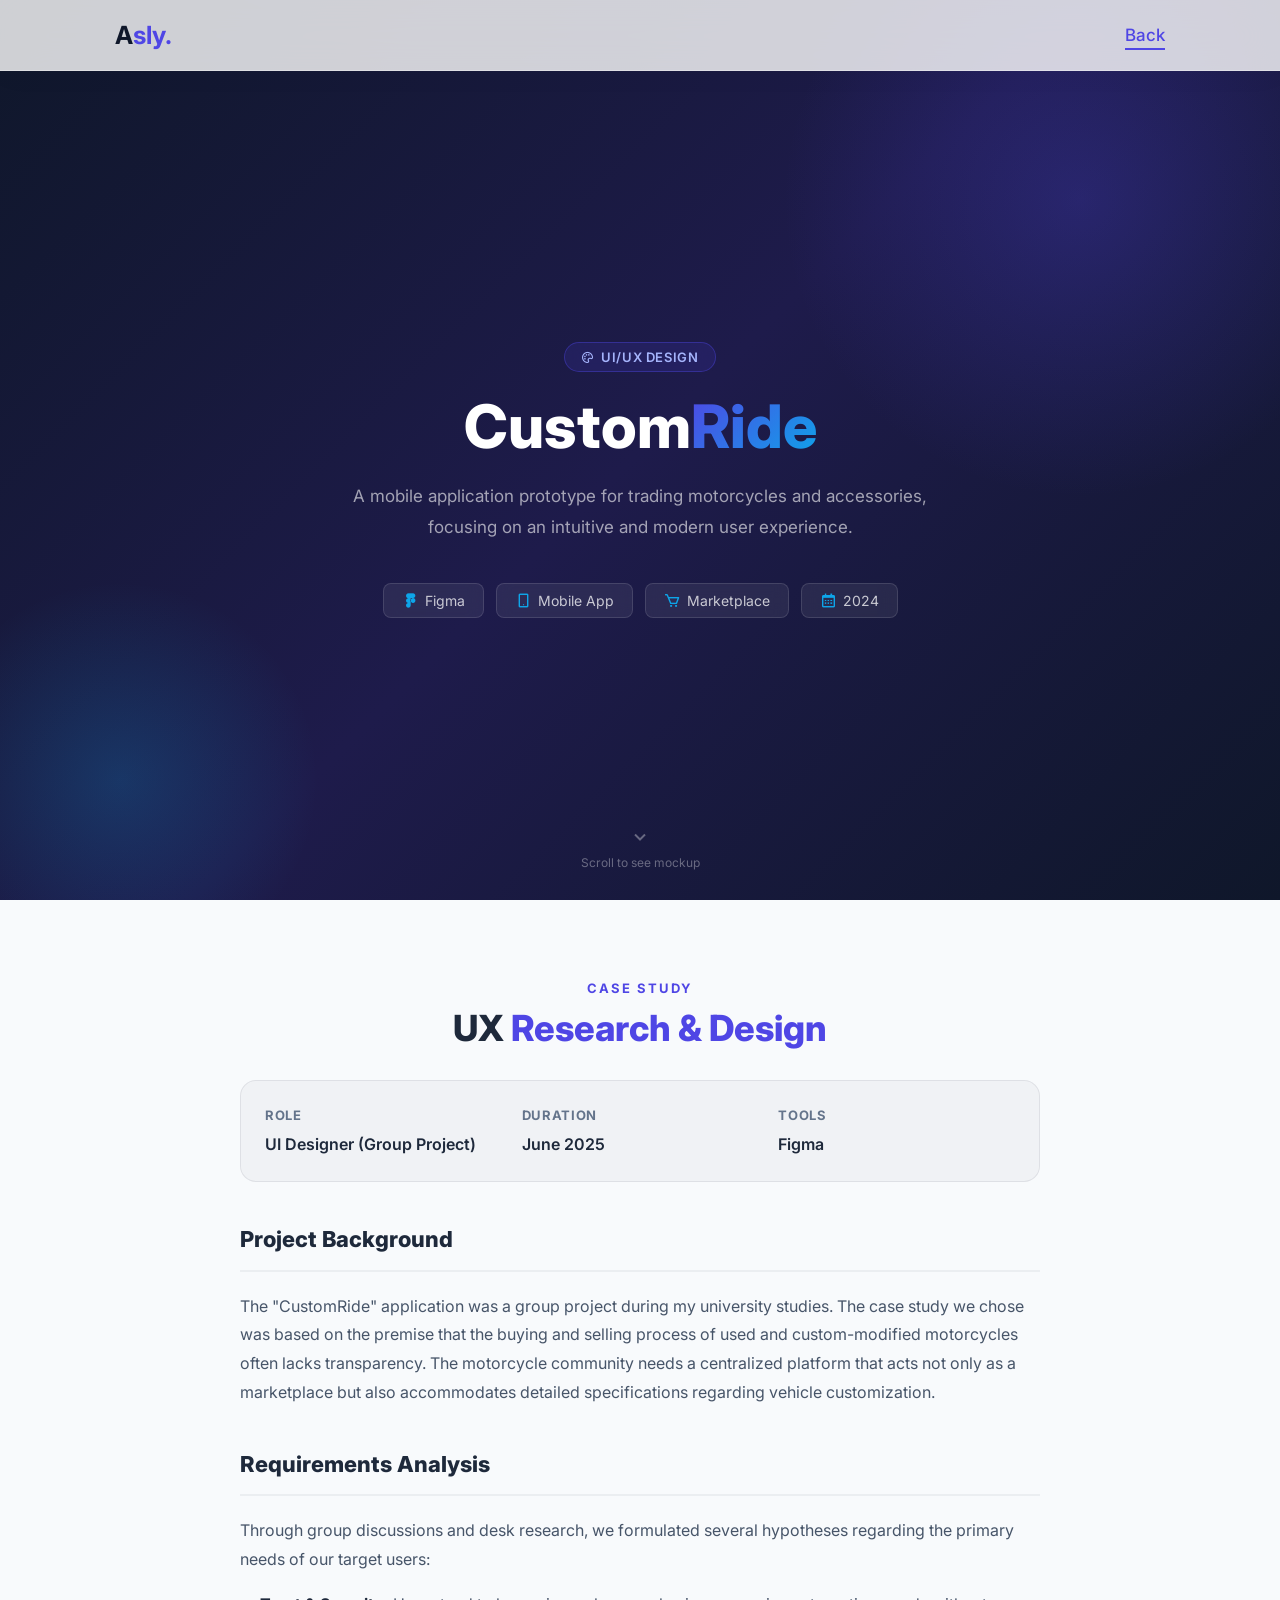
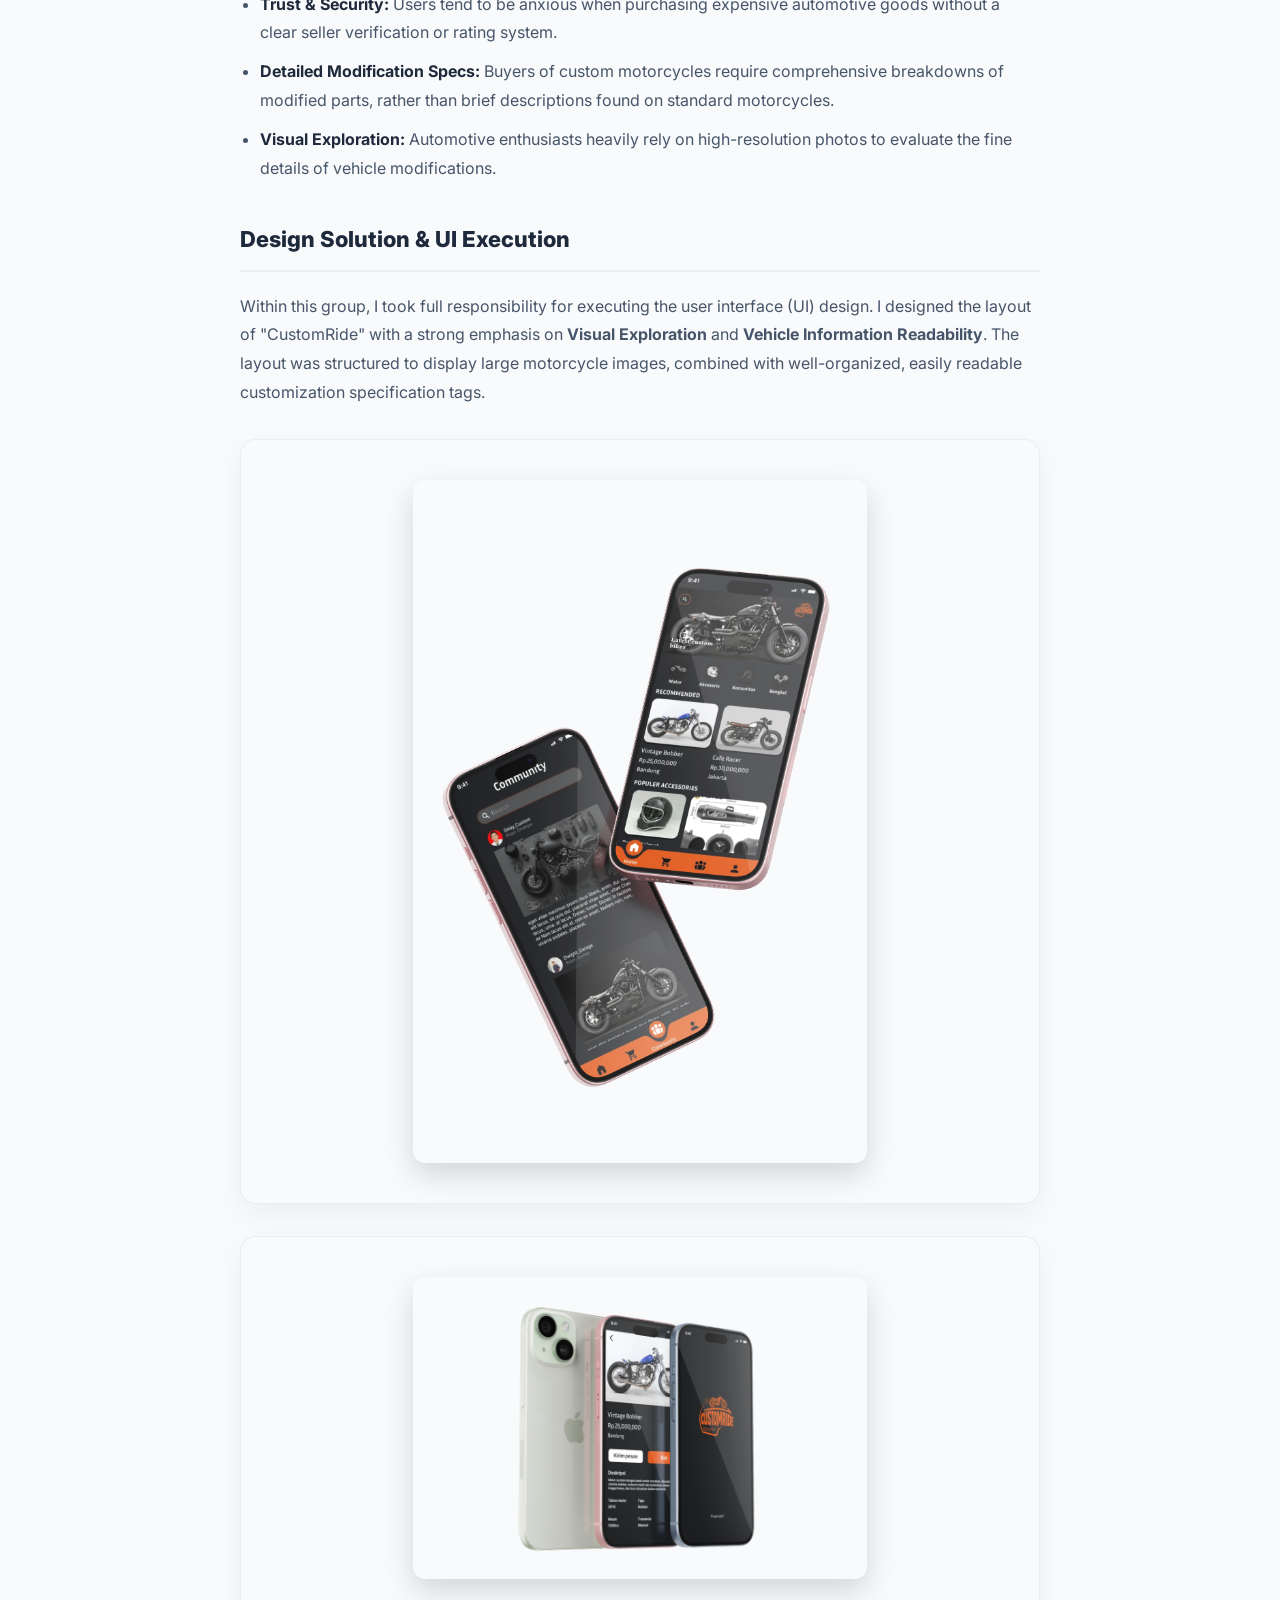
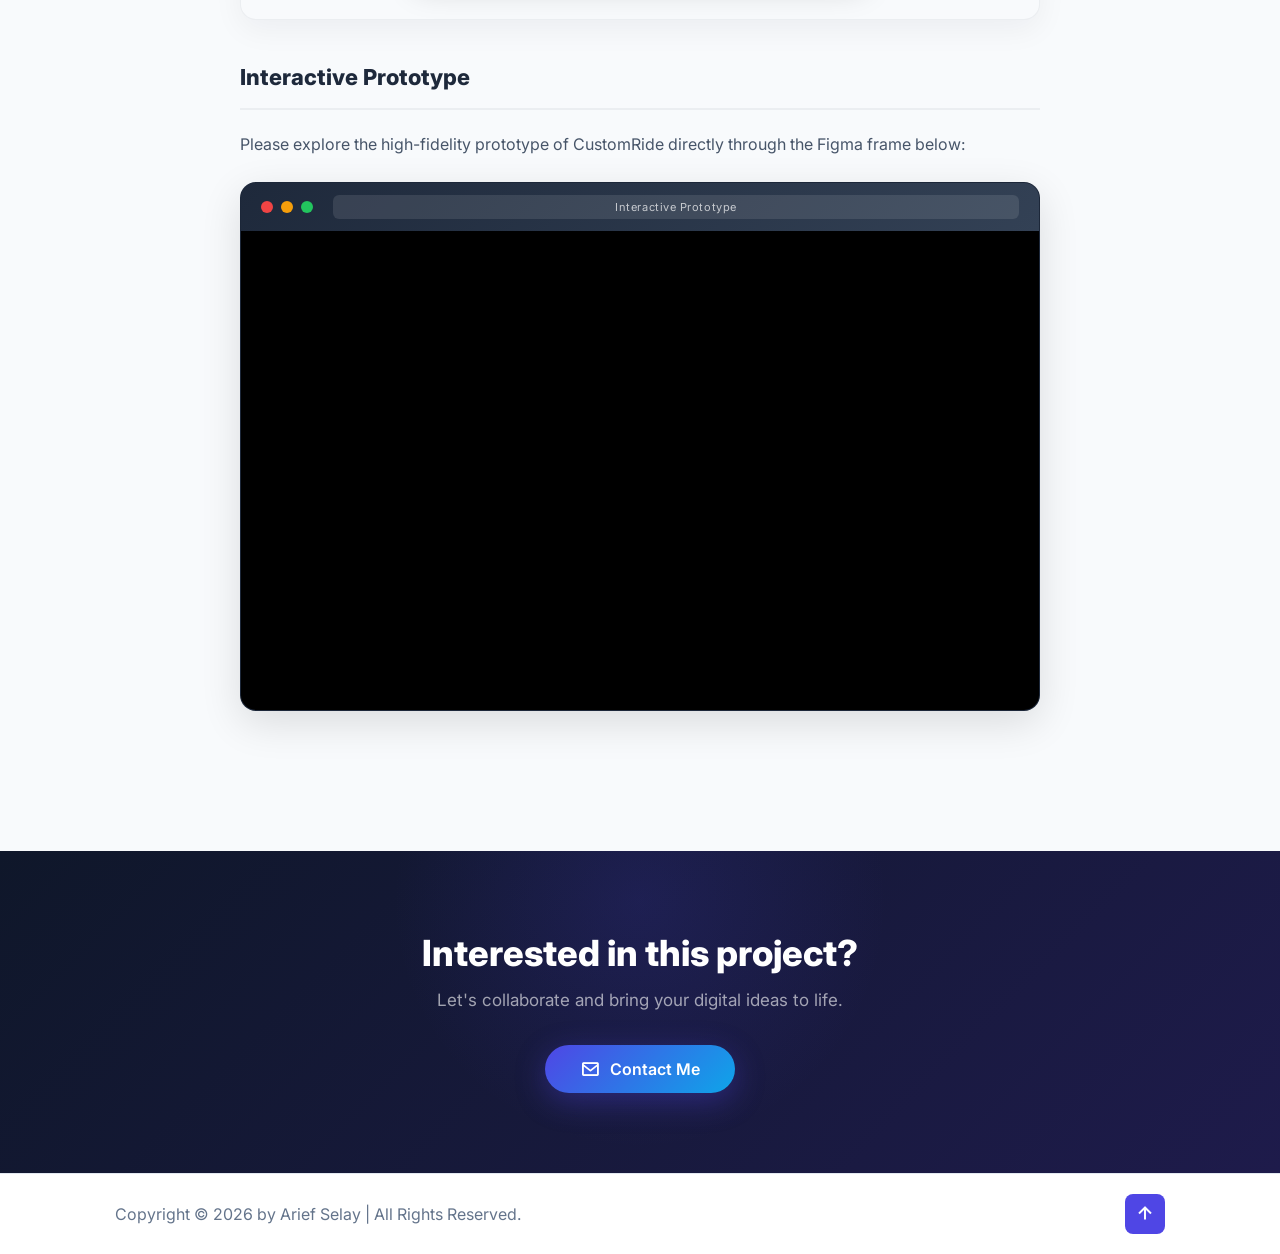
==== commit ab6ff17a: "Update project-CustomRide.html" ====
--- a/project-CustomRide.html
+++ b/project-CustomRide.html
@@ -1,12 +1,14 @@
 <!DOCTYPE html>
 <html lang="en">
+
 <head>
     <meta charset="UTF-8">
     <meta name="viewport" content="width=device-width, initial-scale=1.0">
     <title>CustomRide – Prototype UI/UX Marketplace Motor</title>
     <link rel="preconnect" href="https://fonts.googleapis.com">
     <link rel="preconnect" href="https://fonts.gstatic.com" crossorigin>
-    <link href="https://fonts.googleapis.com/css2?family=Inter:wght@300;400;500;600;700;800&display=swap" rel="stylesheet">
+    <link href="https://fonts.googleapis.com/css2?family=Inter:wght@300;400;500;600;700;800&display=swap"
+        rel="stylesheet">
     <link href='https://unpkg.com/boxicons@2.1.4/css/boxicons.min.css' rel='stylesheet'>
     <link rel="stylesheet" href="style.css">
     <style>
@@ -32,18 +34,19 @@
             position: absolute;
             width: 600px;
             height: 600px;
-            background: radial-gradient(circle, rgba(79,70,229,0.25) 0%, transparent 70%);
+            background: radial-gradient(circle, rgba(79, 70, 229, 0.25) 0%, transparent 70%);
             top: -100px;
             right: -100px;
             border-radius: 50%;
             pointer-events: none;
         }
+
         .cr-hero::after {
             content: '';
             position: absolute;
             width: 400px;
             height: 400px;
-            background: radial-gradient(circle, rgba(14,165,233,0.2) 0%, transparent 70%);
+            background: radial-gradient(circle, rgba(14, 165, 233, 0.2) 0%, transparent 70%);
             bottom: -80px;
             left: -80px;
             border-radius: 50%;
@@ -58,19 +61,25 @@
             align-items: center;
             gap: 0.6rem;
             font-size: 1.5rem;
-            color: rgba(255,255,255,0.6);
+            color: rgba(255, 255, 255, 0.6);
             text-decoration: none;
             transition: color 0.3s;
         }
-        .cr-back-link:hover { color: var(--main-color); }
-        .cr-back-link i { font-size: 2rem; }
+
+        .cr-back-link:hover {
+            color: var(--main-color);
+        }
+
+        .cr-back-link i {
+            font-size: 2rem;
+        }
 
         .cr-badge {
             display: inline-flex;
             align-items: center;
             gap: 0.6rem;
-            background: rgba(79,70,229,0.15);
-            border: 1px solid rgba(79,70,229,0.4);
+            background: rgba(79, 70, 229, 0.15);
+            border: 1px solid rgba(79, 70, 229, 0.4);
             color: #a5b4fc;
             font-size: 1.3rem;
             font-weight: 600;
@@ -94,6 +103,7 @@
             z-index: 1;
             position: relative;
         }
+
         .cr-hero h1 span {
             background: var(--gradient-primary);
             -webkit-background-clip: text;
@@ -102,7 +112,7 @@
 
         .cr-hero p {
             font-size: 1.7rem;
-            color: rgba(255,255,255,0.6);
+            color: rgba(255, 255, 255, 0.6);
             max-width: 620px;
             margin: 0 auto 4rem;
             line-height: 1.8;
@@ -119,19 +129,24 @@
             z-index: 1;
             position: relative;
         }
+
         .cr-tag {
             display: inline-flex;
             align-items: center;
             gap: 0.6rem;
-            background: rgba(255,255,255,0.07);
-            border: 1px solid rgba(255,255,255,0.12);
-            color: rgba(255,255,255,0.75);
+            background: rgba(255, 255, 255, 0.07);
+            border: 1px solid rgba(255, 255, 255, 0.12);
+            color: rgba(255, 255, 255, 0.75);
             font-size: 1.4rem;
             padding: 0.8rem 1.8rem;
             border-radius: 0.8rem;
             backdrop-filter: blur(8px);
         }
-        .cr-tag i { font-size: 1.7rem; color: #0ea5e9; }
+
+        .cr-tag i {
+            font-size: 1.7rem;
+            color: #0ea5e9;
+        }
 
         /* Scroll indicator */
         .cr-scroll-hint {
@@ -143,15 +158,26 @@
             flex-direction: column;
             align-items: center;
             gap: 0.6rem;
-            color: rgba(255,255,255,0.35);
+            color: rgba(255, 255, 255, 0.35);
             font-size: 1.2rem;
             z-index: 1;
             animation: bounce 2s infinite;
         }
-        .cr-scroll-hint i { font-size: 2.4rem; }
+
+        .cr-scroll-hint i {
+            font-size: 2.4rem;
+        }
+
         @keyframes bounce {
-            0%, 100% { transform: translateX(-50%) translateY(0); }
-            50% { transform: translateX(-50%) translateY(8px); }
+
+            0%,
+            100% {
+                transform: translateX(-50%) translateY(0);
+            }
+
+            50% {
+                transform: translateX(-50%) translateY(8px);
+            }
         }
 
         /* ========================
@@ -171,6 +197,7 @@
             color: var(--main-color);
             margin-bottom: 1rem;
         }
+
         .cr-section-title {
             text-align: center;
             font-size: 3.6rem;
@@ -178,7 +205,11 @@
             color: #1e293b;
             margin-bottom: 1rem;
         }
-        .cr-section-title span { color: var(--main-color); }
+
+        .cr-section-title span {
+            color: var(--main-color);
+        }
+
         .cr-section-sub {
             text-align: center;
             font-size: 1.6rem;
@@ -203,9 +234,9 @@
             overflow: hidden;
             background: #fff;
             box-shadow:
-                0 4px 6px rgba(0,0,0,0.04),
+                0 4px 6px rgba(0, 0, 0, 0.04),
                 0 20px 60px rgba(79, 70, 229, 0.08),
-                0 0 0 1px rgba(0,0,0,0.04);
+                0 0 0 1px rgba(0, 0, 0, 0.04);
             transition: transform 0.4s ease, box-shadow 0.4s ease;
             cursor: pointer;
         }
@@ -213,7 +244,7 @@
         .cr-mockup-card:hover {
             transform: translateY(-10px) scale(1.01);
             box-shadow:
-                0 4px 6px rgba(0,0,0,0.04),
+                0 4px 6px rgba(0, 0, 0, 0.04),
                 0 30px 80px rgba(79, 70, 229, 0.15),
                 0 0 0 1px rgba(79, 70, 229, 0.1);
         }
@@ -226,17 +257,28 @@
             align-items: center;
             gap: 0.7rem;
         }
+
         .cr-mockup-dot {
             width: 1.2rem;
             height: 1.2rem;
             border-radius: 50%;
         }
-        .cr-mockup-dot:nth-child(1) { background: #ef4444; }
-        .cr-mockup-dot:nth-child(2) { background: #f59e0b; }
-        .cr-mockup-dot:nth-child(3) { background: #22c55e; }
+
+        .cr-mockup-dot:nth-child(1) {
+            background: #ef4444;
+        }
+
+        .cr-mockup-dot:nth-child(2) {
+            background: #f59e0b;
+        }
+
+        .cr-mockup-dot:nth-child(3) {
+            background: #22c55e;
+        }
+
         .cr-mockup-title-bar {
             flex: 1;
-            background: rgba(255,255,255,0.08);
+            background: rgba(255, 255, 255, 0.08);
             border-radius: 0.6rem;
             height: 2rem;
             margin-left: 0.8rem;
@@ -250,6 +292,7 @@
             align-items: center;
             justify-content: center;
         }
+
         .cr-mockup-img-wrap img {
             width: 100%;
             height: 100%;
@@ -258,6 +301,7 @@
             display: block;
             transition: transform 0.6s ease;
         }
+
         .cr-mockup-card:hover .cr-mockup-img-wrap img {
             transform: scale(1.03);
         }
@@ -267,12 +311,14 @@
             padding: 2rem 2.4rem;
             border-top: 1px solid #f1f5f9;
         }
+
         .cr-mockup-caption h3 {
             font-size: 1.8rem;
             font-weight: 700;
             color: #1e293b;
             margin-bottom: 0.4rem;
         }
+
         .cr-mockup-caption p {
             font-size: 1.4rem;
             color: #64748b;
@@ -306,17 +352,19 @@
             position: relative;
             overflow: hidden;
         }
+
         .cr-cta::before {
             content: '';
             position: absolute;
             width: 500px;
             height: 500px;
-            background: radial-gradient(circle, rgba(79,70,229,0.15) 0%, transparent 70%);
+            background: radial-gradient(circle, rgba(79, 70, 229, 0.15) 0%, transparent 70%);
             top: -200px;
             left: 50%;
             transform: translateX(-50%);
             border-radius: 50%;
         }
+
         .cr-cta h2 {
             font-size: 3.6rem;
             font-weight: 800;
@@ -324,12 +372,14 @@
             margin-bottom: 1.5rem;
             position: relative;
         }
+
         .cr-cta p {
             font-size: 1.7rem;
-            color: rgba(255,255,255,0.6);
+            color: rgba(255, 255, 255, 0.6);
             margin-bottom: 3.5rem;
             position: relative;
         }
+
         .cr-cta-btn {
             display: inline-flex;
             align-items: center;
@@ -345,17 +395,30 @@
             position: relative;
             box-shadow: 0 8px 30px rgba(79, 70, 229, 0.35);
         }
+
         .cr-cta-btn:hover {
             transform: translateY(-3px);
             box-shadow: 0 16px 40px rgba(79, 70, 229, 0.45);
         }
-        .cr-cta-btn i { font-size: 2rem; }
+
+        .cr-cta-btn i {
+            font-size: 2rem;
+        }
 
         /* Responsive */
         @media (max-width: 768px) {
-            .cr-mockup-grid { grid-template-columns: 1fr; gap: 3rem; }
-            .cr-hero h1 { font-size: 3.2rem; }
-            .ux-case-info-grid { grid-template-columns: 1fr; }
+            .cr-mockup-grid {
+                grid-template-columns: 1fr;
+                gap: 3rem;
+            }
+
+            .cr-hero h1 {
+                font-size: 3.2rem;
+            }
+
+            .ux-case-info-grid {
+                grid-template-columns: 1fr;
+            }
         }
 
         /* ========================
@@ -439,6 +502,7 @@
         .ux-case-list li {
             margin-bottom: 10px;
         }
+
         .ux-case-list li strong {
             color: #1e293b;
         }
@@ -527,6 +591,7 @@
         }
     </style>
 </head>
+
 <body>
 
     <!-- Navbar -->
@@ -547,7 +612,8 @@
         </span>
 
         <h1>Custom<span>Ride</span></h1>
-        <p>A mobile application prototype for trading motorcycles and accessories, focusing on an intuitive and modern user experience.</p>
+        <p>A mobile application prototype for trading motorcycles and accessories, focusing on an intuitive and modern
+            user experience.</p>
 
         <div class="cr-tags">
             <span class="cr-tag"><i class='bx bxl-figma'></i> Figma</span>
@@ -566,7 +632,7 @@
     <section class="cr-showcase">
         <p class="cr-section-label">Case Study</p>
         <h2 class="cr-section-title">UX <span>Research & Design</span></h2>
-        
+
         <div class="ux-case-container">
             <!-- 1. Info Summary -->
             <div class="ux-case-info-grid">
@@ -576,7 +642,7 @@
                 </div>
                 <div class="ux-case-info-item">
                     <span class="ux-case-info-label">Duration</span>
-                    <span class="ux-case-info-value">May - Jul 2024</span>
+                    <span class="ux-case-info-value">June 2025</span>
                 </div>
                 <div class="ux-case-info-item">
                     <span class="ux-case-info-label">Tools</span>
@@ -588,18 +654,26 @@
             <div class="ux-case-section">
                 <h3 class="ux-case-title">Project Background</h3>
                 <p class="ux-case-text">
-                    The "CustomRide" application was a group project during my university studies. The case study we chose was based on the premise that the buying and selling process of used and custom-modified motorcycles often lacks transparency. The motorcycle community needs a centralized platform that acts not only as a marketplace but also accommodates detailed specifications regarding vehicle customization.
+                    The "CustomRide" application was a group project during my university studies. The case study we
+                    chose was based on the premise that the buying and selling process of used and custom-modified
+                    motorcycles often lacks transparency. The motorcycle community needs a centralized platform that
+                    acts not only as a marketplace but also accommodates detailed specifications regarding vehicle
+                    customization.
                 </p>
             </div>
 
             <!-- 3. Requirements Analysis -->
             <div class="ux-case-section">
                 <h3 class="ux-case-title">Requirements Analysis</h3>
-                <p class="ux-case-text">Through group discussions and desk research, we formulated several hypotheses regarding the primary needs of our target users:</p>
+                <p class="ux-case-text">Through group discussions and desk research, we formulated several hypotheses
+                    regarding the primary needs of our target users:</p>
                 <ul class="ux-case-list">
-                    <li><strong>Trust & Security:</strong> Users tend to be anxious when purchasing expensive automotive goods without a clear seller verification or rating system.</li>
-                    <li><strong>Detailed Modification Specs:</strong> Buyers of custom motorcycles require comprehensive breakdowns of modified parts, rather than brief descriptions found on standard motorcycles.</li>
-                    <li><strong>Visual Exploration:</strong> Automotive enthusiasts heavily rely on high-resolution photos to evaluate the fine details of vehicle modifications.</li>
+                    <li><strong>Trust & Security:</strong> Users tend to be anxious when purchasing expensive automotive
+                        goods without a clear seller verification or rating system.</li>
+                    <li><strong>Detailed Modification Specs:</strong> Buyers of custom motorcycles require comprehensive
+                        breakdowns of modified parts, rather than brief descriptions found on standard motorcycles.</li>
+                    <li><strong>Visual Exploration:</strong> Automotive enthusiasts heavily rely on high-resolution
+                        photos to evaluate the fine details of vehicle modifications.</li>
                 </ul>
             </div>
 
@@ -607,9 +681,12 @@
             <div class="ux-case-section">
                 <h3 class="ux-case-title">Design Solution & UI Execution</h3>
                 <p class="ux-case-text">
-                    Within this group, I took full responsibility for executing the user interface (UI) design. I designed the layout of "CustomRide" with a strong emphasis on <strong>Visual Exploration</strong> and <strong>Vehicle Information Readability</strong>. The layout was structured to display large motorcycle images, combined with well-organized, easily readable customization specification tags.
+                    Within this group, I took full responsibility for executing the user interface (UI) design. I
+                    designed the layout of "CustomRide" with a strong emphasis on <strong>Visual Exploration</strong>
+                    and <strong>Vehicle Information Readability</strong>. The layout was structured to display large
+                    motorcycle images, combined with well-organized, easily readable customization specification tags.
                 </p>
-                
+
                 <div class="ux-case-image-wrapper">
                     <img src="Image/Mockup  CustomRide.png" alt="CustomRide Homepage" loading="lazy" />
                 </div>
@@ -624,7 +701,7 @@
                 <p class="ux-case-text">
                     Please explore the high-fidelity prototype of CustomRide directly through the Figma frame below:
                 </p>
-                
+
                 <div class="ux-case-figma-container">
                     <div class="ux-case-figma-header">
                         <span class="dot" style="background:#ef4444"></span>
@@ -634,8 +711,8 @@
                     </div>
                     <div class="ux-case-figma-wrapper">
                         <!-- Replace the URL in the src attribute with your actual Figma embed link -->
-                        <iframe 
-                            src="https://www.figma.com/embed?embed_host=share&url=https%3A%2F%2Fwww.figma.com%2Fproto%2FTEMPATKAN_LINK_PROTOTYPE_CUSTOMRIDE_DI_SINI" 
+                        <iframe
+                            src="https://www.figma.com/embed?embed_host=share&url=https%3A%2F%2Fwww.figma.com%2Fproto%2FM7t0KK3WTsmP7MEj6LLR0E%2Fbelajar-figma-1%3Fnode-id%3D250-518%26viewport%3D28%252C414%252C0.2%26t%3DZx0swSAKm1XTti2z-1%26scaling%3Dscale-down%26content-scaling%3Dfixed%26starting-point-node-id%3D34%253A8%26page-id%3D0%253A1"
                             allowfullscreen>
                         </iframe>
                     </div>
@@ -665,4 +742,5 @@
 
     <script src="script.js"></script>
 </body>
+
 </html>
